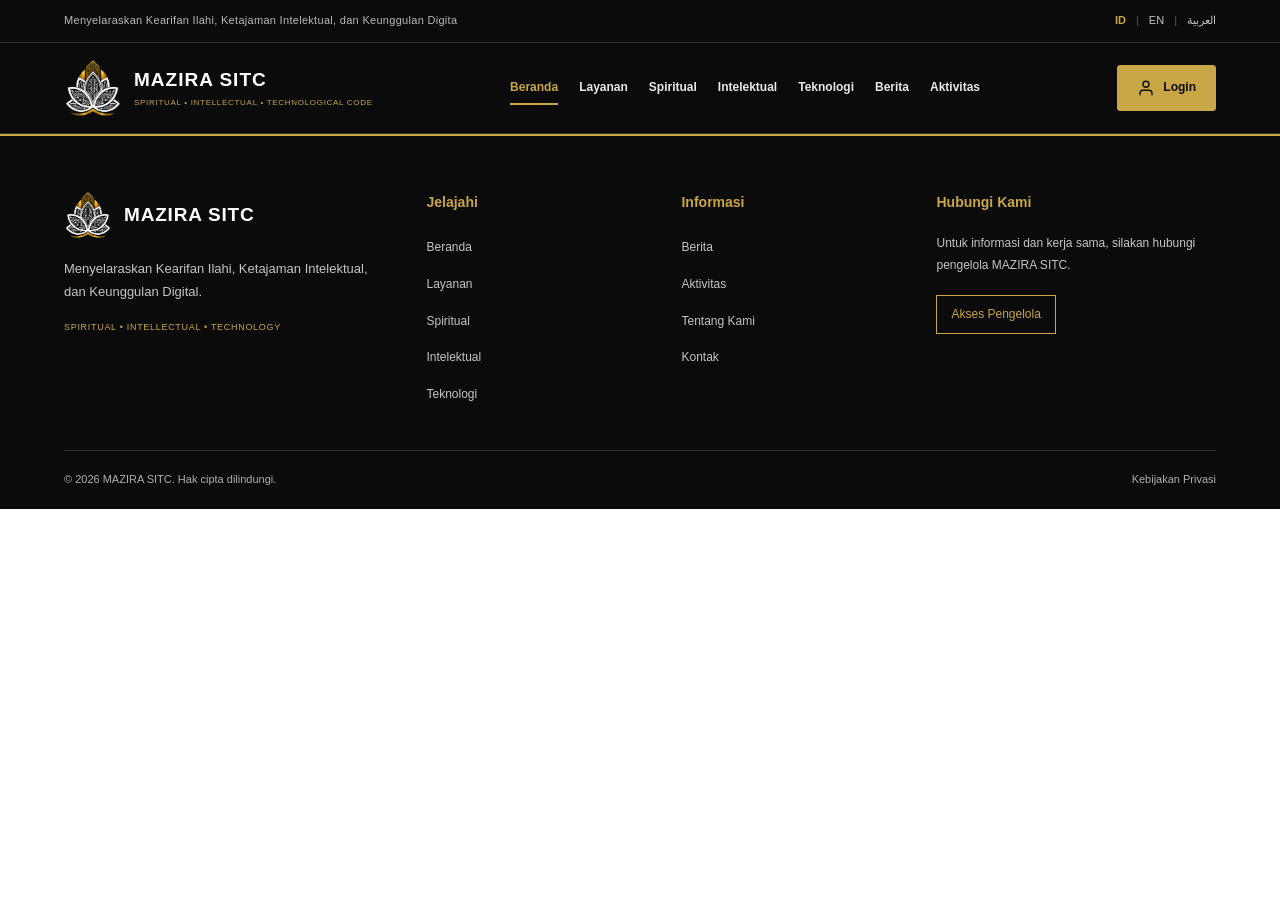
==== index.html @ 0e8076ee "Update website Mazira" ====
<!DOCTYPE html>
<html lang="id">
<head>
    <meta charset="UTF-8">
    <meta name="viewport" content="width=device-width, initial-scale=1.0">
    <meta name="description" content="Website resmi MAZIRA SITC. Membangun generasi melalui spiritual, intelektual, dan teknologi.">
    <title>MAZIRA SITC | Organisasi</title>

    <link rel="stylesheet" href="assets/css/style.css">
</head>
<body>

    <!-- NAVBAR -->
    <header class="header">

        <!-- TOPBAR -->
        <div class="topbar">
            <div class="container topbar-container">

                <p class="tagline" data-i18n="tagline">
                    Menyelaraskan Kearifan Ilahi, Ketajaman Intelektual, dan Keunggulan Digita
                </p>

                <!-- PILIHAN BAHASA -->
                <div class="language" aria-label="Pilihan bahasa">
                    <button class="lang active"
                            type="button"
                            data-language="id"
                            aria-pressed="true">ID</button>

                    <span aria-hidden="true">|</span>

                    <button class="lang"
                            type="button"
                            data-language="en"
                            aria-pressed="false">EN</button>

                    <span aria-hidden="true">|</span>

                    <button class="lang arabic"
                            type="button"
                            data-language="ar"
                            aria-pressed="false">العربية</button>
                </div>

            </div>
        </div>

        <!-- NAVIGASI UTAMA -->
        <div class="navbar-wrapper">
            <nav class="navbar container" aria-label="Navigasi utama">

                <!-- BRAND / IDENTITAS ORGANISASI -->
                <a href="index.html" class="brand" aria-label="MAZIRA SITC - Beranda">

                    <img 
                        src="assets/img/logo/mazira.png"
                        class="brand-logo"
                        alt="Logo organisasi"
                    >

                    <div class="brand-text">
                        <h1>MAZIRA SITC</h1>

                        <p data-i18n="brand_description" >
                            SPIRITUAL • INTELLECTUAL • TECHNOLOGICAL CODE
                        </p>
                    </div>

                </a>

                <!-- MENU NAVIGASI -->
                <ul class="nav-menu">

                    <li><a href="index.html" class="nav-link active"
                        aria-current="page" data-i18n="beranda" >Beranda</a></li>

                    <li><a href="layanan.html" class="nav-link"
                        data-i18n="layanan" >Layanan</a></li>

                    <li><a href="spiritual.html" class="nav-link"
                        data-i18n="spiritual" >Spiritual</a></li>

                    <li><a href="intelektual.html" class="nav-link"
                        data-i18n="intelektual" >Intelektual</a></li>

                    <li><a href="teknologi.html" class="nav-link"
                        data-i18n="teknologi" >Teknologi</a></li>

                    <li><a href="berita.html" class="nav-link"
                        data-i18n="berita" >Berita</a></li>

                    <li><a href="aktivitas.html" class="nav-link"
                        data-i18n="aktivitas">Aktivitas</a></li>

                </ul>

                <!-- TOMBOL LOGIN -->
                <a href="login.html" class="login-btn">

                    <svg
                        xmlns="http://www.w3.org/2000/svg"
                        width="18"
                        height="18"
                        viewBox="0 0 24 24"
                        fill="none"
                        stroke="currentColor"
                        stroke-width="1.8"
                        stroke-linecap="round"
                        stroke-linejoin="round"
                        aria-hidden="true">

                        <path d="M20 21v-2a4 4 0 0 0-4-4H8a4 4 0 0 0-4 4v2"/>
                        <circle cx="12" cy="7" r="4"/>

                    </svg>

                    <span data-i18n="login">Login</span>

                </a>

            </nav>
        </div>

    </header>







    
    <!-- FOOTER -->
    <footer class="footer" id="footer">
        <div class="container">
        
            <div class="footer-main">
            
                <!-- IDENTITAS ORGANISASI -->
                <div class="footer-brand">
                    <a href="index.html" class="footer-brand-link">
                        <img
                            src="assets/img/logo/mazira.png"
                            alt="Logo MAZIRA SITC"
                            class="footer-logo"
                        >
                    
                        <span class="footer-brand-name">
                            MAZIRA SITC
                        </span>
                    </a>
                
                    <p class="footer-tagline">
                        Menyelaraskan Kearifan Ilahi, Ketajaman
                        Intelektual, dan Keunggulan Digital.
                    </p>
                
                    <p class="footer-motto">
                        SPIRITUAL • INTELLECTUAL • TECHNOLOGY
                    </p>
                </div>
            
                <!-- NAVIGASI -->
                <div class="footer-column">
                    <h3>Jelajahi</h3>
                
                    <ul>
                        <li><a href="index.html">Beranda</a></li>
                        <li><a href="layanan.html">Layanan</a></li>
                        <li><a href="spiritual.html">Spiritual</a></li>
                        <li><a href="intelektual.html">Intelektual</a></li>
                        <li><a href="teknologi.html">Teknologi</a></li>
                    </ul>
                </div>
            
                <!-- INFORMASI -->
                <div class="footer-column">
                    <h3>Informasi</h3>
                
                    <ul>
                        <li><a href="berita.html">Berita</a></li>
                        <li><a href="aktivitas.html">Aktivitas</a></li>
                        <li><a href="tentang.html">Tentang Kami</a></li>
                        <li><a href="kontak.html">Kontak</a></li>
                    </ul>
                </div>
            
                <!-- KONTAK -->
                <div class="footer-column footer-contact">
                    <h3>Hubungi Kami</h3>
                
                    <p>
                        Untuk informasi dan kerja sama,
                        silakan hubungi pengelola MAZIRA SITC.
                    </p>
                
                    <!-- Isi dengan kontak resmi setelah tersedia -->
                    <a href="login.html" class="footer-contact-link">
                        Akses Pengelola
                    </a>
                </div>
            
            </div>
        
            <!-- COPYRIGHT -->
            <div class="footer-bottom">
                <p>
                    &copy; 2026 MAZIRA SITC.
                    Hak cipta dilindungi.
                </p>
            
                <a href="kebijakan-privasi.html">
                    Kebijakan Privasi
                </a>
            </div>
        
        </div>
    </footer>
    

<script src="assets/js/language.js"></script>

</body>
</html>
---- assets/css/style.css ----
/* ========================================
   1. RESET DAN VARIABEL GLOBAL
======================================== */

:root {
    /* Warna utama */
    --warna-hitam: #0B0B0B;
    --warna-hitam-muda: #171717;
    --warna-emas: #C9A646;
    --warna-emas-hover: #D9B95F;
    --warna-putih: #FFFFFF;
    --warna-latar: #F5F3EE;

    /* Warna teks */
    --warna-teks: #111111;
    --warna-teks-terang: #FFFFFF;
    --warna-teks-sekunder: #B8B8B8;

    /* Garis */
    --warna-border: #303030;
    --warna-border-terang: #E5E5E5;

    /* Container dan jarak luar halaman */
    --jarak-kertas: 5%;
    --lebar-maksimum: 1440px;

    /* Jarak komponen */
    --jarak-kecil: 8px;
    --jarak-sedang: 16px;
    --jarak-besar: 24px;

    /* Tinggi navbar */
    --tinggi-topbar: 42px;
    --tinggi-navbar: 90px;
}

/* ========================================
   2. RESET
======================================== */

* {
    margin: 0;
    padding: 0;
    box-sizing: border-box;
}

html {
    scroll-behavior: smooth;
}

body {
    font-family: Arial, Helvetica, sans-serif;
    background: var(--warna-putih);
    color: var(--warna-teks);
    line-height: 1.6;
}

a {
    color: inherit;
    text-decoration: none;
}

button,
input {
    font: inherit;
}

button {
    cursor: pointer;
}

img {
    display: block;
    max-width: 100%;
}

/* ========================================
   3. CONTAINER GLOBAL
======================================== */

.container {
    width: calc(100% - (var(--jarak-kertas) * 2));
    max-width: var(--lebar-maksimum);
    margin-inline: auto;
}

/* ========================================
   4. HEADER
======================================== */

.header {
    width: 100%;
    background: var(--warna-hitam);
    color: var(--warna-teks-terang);
}

/* ========================================
   5. TOPBAR
======================================== */

.topbar {
    background: var(--warna-hitam);
    border-bottom: 1px solid var(--warna-border);
}

.topbar-container {
    min-height: var(--tinggi-topbar);
    display: flex;
    align-items: center;
    justify-content: space-between;
    gap: 20px;
}

.tagline {
    color: var(--warna-teks-sekunder);
    font-size: 11px;
    letter-spacing: 0.3px;
}

/* ========================================
   6. PILIHAN BAHASA
======================================== */

.language {
    display: flex;
    align-items: center;
    gap: 10px;
    flex-shrink: 0;
    color: #555555;
    font-size: 11px;
}

.lang {
    padding: 4px 0;
    border: none;
    background: transparent;
    color: #C4C4C4;
    transition: color 0.2s ease;
}

.lang:hover,
.lang.active {
    color: var(--warna-emas);
}

.lang.active {
    font-weight: 700;
}

.lang:focus-visible {
    outline: 1px solid var(--warna-emas);
    outline-offset: 4px;
}

/* ========================================
   7. NAVBAR WRAPPER
======================================== */

.navbar-wrapper {
    background: var(--warna-hitam);
    border-bottom: 1px solid var(--warna-border);
}

.navbar {
    min-height: var(--tinggi-navbar);
    display: flex;
    align-items: center;
    justify-content: space-between;
    gap: 25px;
}

/* ========================================
   8. BRAND / IDENTITAS
======================================== */

.brand {
    display: flex;
    align-items: center;
    gap: 12px;
    flex-shrink: 0;
    color: var(--warna-putih);
}

.brand-logo {
    width: 58px;
    height: 58px;
    object-fit: contain;
    display: block;
    flex-shrink: 0;
}

.brand-text h1 {
    color: var(--warna-putih);
    font-size: 19px;
    font-weight: 800;
    letter-spacing: 1px;
    line-height: 1.4;
    white-space: nowrap;
}

.brand-text p {
    margin-top: 4px;
    color: var(--warna-emas);
    font-size: 8px;
    letter-spacing: 0.7px;
    line-height: 1.5;
    white-space: nowrap;
}

/* ========================================
   9. MENU NAVIGASI
======================================== */

.nav-menu {
    display: flex;
    align-items: center;
    justify-content: center;
    gap: 21px;
    list-style: none;
}

.nav-link {
    position: relative;
    display: inline-block;
    padding: 10px 0;
    color: #E8E8E8;
    font-size: 12px;
    font-weight: 600;
    white-space: nowrap;
    transition: color 0.25s ease;
}

.nav-link::after {
    content: "";
    position: absolute;
    left: 0;
    bottom: 3px;
    width: 0;
    height: 2px;
    background: var(--warna-emas);
    transition: width 0.25s ease;
}

.nav-link:hover,
.nav-link.active {
    color: var(--warna-emas);
}

.nav-link:hover::after,
.nav-link.active::after {
    width: 100%;
}

/* ========================================
   10. TOMBOL LOGIN
======================================== */

.login-btn {
    display: inline-flex;
    align-items: center;
    justify-content: center;
    gap: 8px;
    padding: 12px 19px;
    background: var(--warna-emas);
    color: var(--warna-hitam);
    border: 1px solid var(--warna-emas);
    border-radius: 3px;
    font-size: 12px;
    font-weight: 700;
    white-space: nowrap;
    flex-shrink: 0;
    transition:
        background 0.25s ease,
        color 0.25s ease,
        border-color 0.25s ease;
}

.login-btn:hover {
    background: transparent;
    color: var(--warna-emas);
    border-color: var(--warna-emas);
}

.login-btn svg {
    flex-shrink: 0;
}

/* ========================================
   11. KONTEN UTAMA
======================================== */

.main-content {
    min-height: 60vh;
    background: var(--warna-latar);
}

/* ========================================
   12. RESPONSIVE TABLET
======================================== */

@media (max-width: 1100px) {
    .navbar {
        flex-wrap: wrap;
        gap: 18px;
        padding-block: 18px;
    }

    .brand {
        margin-right: auto;
    }

    .nav-menu {
        order: 3;
        width: 100%;
        flex-wrap: wrap;
        justify-content: center;
        gap: 10px 24px;
        border-top: 1px solid var(--warna-border);
        padding-top: 14px;
    }
}

/* ========================================
   13. RESPONSIVE HP
======================================== */

@media (max-width: 600px) {
    :root {
        --jarak-kertas: 4%;
        --tinggi-topbar: 44px;
    }

    .topbar-container {
        gap: 10px;
    }

    .tagline {
        max-width: 170px;
        font-size: 9px;
        line-height: 1.5;
    }

    .language {
        gap: 6px;
        font-size: 10px;
    }

    .navbar {
        gap: 15px;
        padding-block: 14px;
    }

    .brand {
        gap: 8px;
    }

    .brand-logo {
        width: 42px;
        height: 42px;
    }

    .brand-text h1 {
        font-size: 15px;
        letter-spacing: 0.5px;
    }

    .brand-text p {
        max-width: 170px;
        font-size: 6px;
        letter-spacing: 0.3px;
        white-space: normal;
        line-height: 1.5;
    }

    .login-btn {
        gap: 5px;
        padding: 9px 11px;
        font-size: 11px;
    }

    .login-btn svg {
        width: 15px;
        height: 15px;
    }

    .nav-menu {
        gap: 6px 16px;
        padding-top: 10px;
    }

    .nav-link {
        font-size: 11px;
        padding: 8px 0;
    }
}

/* ========================================
   14. HP KECIL
======================================== */

@media (max-width: 360px) {
    .tagline {
        max-width: 125px;
    }

    .language {
        gap: 5px;
        font-size: 9px;
    }

    .brand-text p {
        max-width: 135px;
    }

    .nav-menu {
        gap: 5px 12px;
    }
}
































/* ========================================
   15. FOOTER MAZIRA SITC
======================================== */

.footer {
    background: var(--warna-hitam);
    color: var(--warna-teks-terang);
    border-top: 2px solid var(--warna-emas);
}

/* Bagian utama footer */

.footer-main {
    display: grid;
    grid-template-columns: 1.5fr 1fr 1fr 1.3fr;
    gap: 40px;
    padding-block: 55px 45px;
}

/* Identitas organisasi */

.footer-brand-link {
    display: inline-flex;
    align-items: center;
    gap: 12px;
    margin-bottom: 18px;
}

.footer-logo {
    width: 48px;
    height: 48px;
    object-fit: contain;
    flex-shrink: 0;
}

.footer-brand-name {
    color: var(--warna-putih);
    font-size: 19px;
    font-weight: 800;
    letter-spacing: 0.8px;
}

.footer-tagline {
    max-width: 340px;
    margin-bottom: 15px;
    color: #C5C5C5;
    font-size: 13px;
    line-height: 1.8;
}

.footer-motto {
    color: var(--warna-emas);
    font-size: 9px;
    letter-spacing: 0.7px;
    line-height: 1.8;
}

/* Kolom footer */

.footer-column h3 {
    margin-bottom: 20px;
    color: var(--warna-emas);
    font-size: 14px;
    font-weight: 700;
}

.footer-column ul {
    list-style: none;
}

.footer-column li + li {
    margin-top: 11px;
}

.footer-column a {
    color: #C5C5C5;
    font-size: 12px;
    transition: color 0.2s ease;
}

.footer-column a:hover {
    color: var(--warna-emas);
}

.footer-contact p {
    margin-bottom: 18px;
    color: #C5C5C5;
    font-size: 12px;
    line-height: 1.8;
}

.footer-contact .footer-contact-link {
    display: inline-block;
    padding: 9px 14px;
    border: 1px solid var(--warna-emas);
    color: var(--warna-emas);
    transition:
        background 0.2s ease,
        color 0.2s ease;
}

.footer-contact .footer-contact-link:hover {
    background: var(--warna-emas);
    color: var(--warna-hitam);
}

/* Bagian copyright */

.footer-bottom {
    display: flex;
    align-items: center;
    justify-content: space-between;
    gap: 20px;
    padding-block: 20px;
    border-top: 1px solid var(--warna-border);
}

.footer-bottom p,
.footer-bottom a {
    color: #AFAFAF;
    font-size: 11px;
}

.footer-bottom a:hover {
    color: var(--warna-emas);
}

/* ========================================
   FOOTER TABLET
======================================== */

@media (max-width: 1000px) {
    .footer-main {
        grid-template-columns: repeat(2, minmax(0, 1fr));
        gap: 35px;
    }
}

/* ========================================
   FOOTER HP
======================================== */

@media (max-width: 600px) {
    .footer-main {
        grid-template-columns: 1fr 1fr;
        gap: 30px 20px;
        padding-block: 38px 30px;
    }

    .footer-brand {
        grid-column: 1 / -1;
    }

    .footer-logo {
        width: 42px;
        height: 42px;
    }

    .footer-brand-name {
        font-size: 17px;
    }

    .footer-tagline {
        font-size: 12px;
    }

    .footer-column h3 {
        margin-bottom: 14px;
        font-size: 13px;
    }

    .footer-column li + li {
        margin-top: 10px;
    }

    .footer-column a,
    .footer-contact p {
        font-size: 11px;
    }

    .footer-bottom {
        align-items: flex-start;
        flex-direction: column;
        gap: 8px;
        padding-block: 18px;
    }
}

/* HP sangat kecil */

@media (max-width: 360px) {
    .footer-main {
        gap: 25px 14px;
    }

    .footer-brand-name {
        font-size: 15px;
    }
}
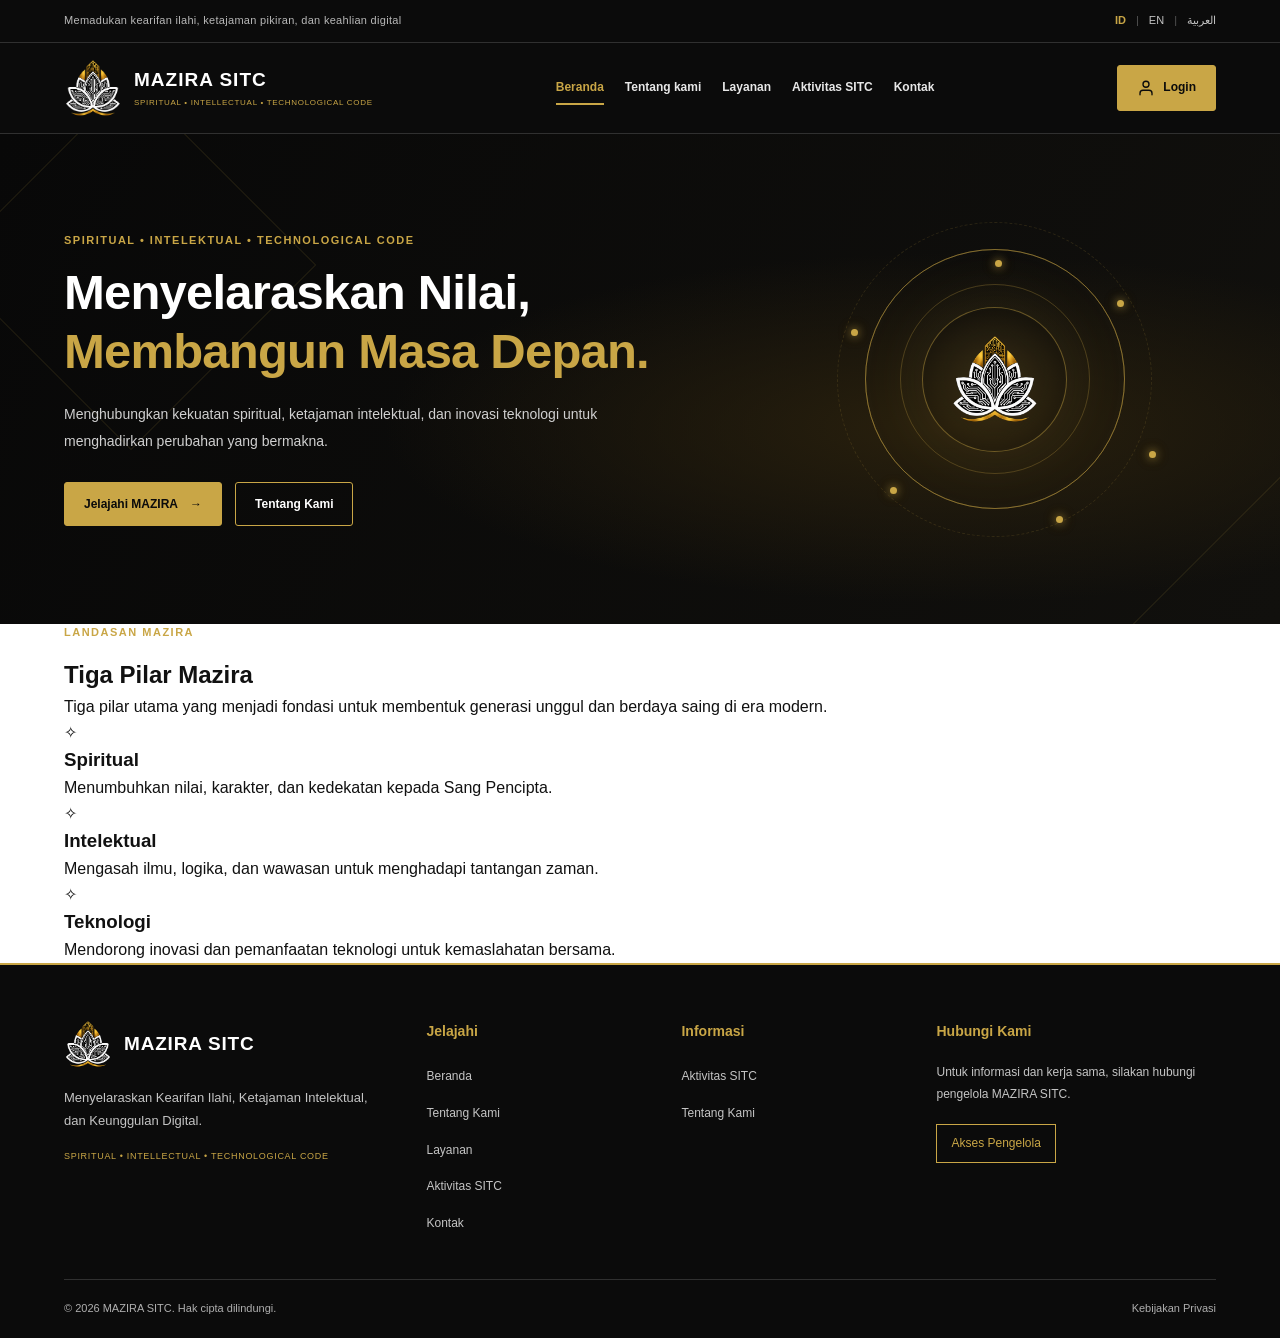
==== commit 494b4db3: "Update webiste Mazira" ====
--- a/index.html
+++ b/index.html
@@ -11,7 +11,7 @@
 </head>
 <body>
 
-    <!-- NAVBAR -->
+    <!-- =========== NAVBAR ========== -->
     <header class="header">
 
         <!-- TOPBAR -->
@@ -19,7 +19,7 @@
             <div class="container topbar-container">
 
                 <p class="tagline" data-i18n="tagline">
-                    Menyelaraskan Kearifan Ilahi, Ketajaman Intelektual, dan Keunggulan Digita
+                    Memadukan kearifan ilahi,  ketajaman pikiran, dan keahlian digital
                 </p>
 
                 <!-- PILIHAN BAHASA -->
@@ -76,24 +76,17 @@
                     <li><a href="index.html" class="nav-link active"
                         aria-current="page" data-i18n="beranda" >Beranda</a></li>
 
+                    <li><a href="spiritual.html" class="nav-link"
+                        data-i18n="tentang_kami" >Tentang kami</a></li>
+
                     <li><a href="layanan.html" class="nav-link"
                         data-i18n="layanan" >Layanan</a></li>
-
-                    <li><a href="spiritual.html" class="nav-link"
-                        data-i18n="spiritual" >Spiritual</a></li>
-
-                    <li><a href="intelektual.html" class="nav-link"
-                        data-i18n="intelektual" >Intelektual</a></li>
-
+                        
+                    <li><a href="aktivitas.html" class="nav-link"
+                        data-i18n="aktivitas">Aktivitas SITC</a></li>
+                            
                     <li><a href="teknologi.html" class="nav-link"
-                        data-i18n="teknologi" >Teknologi</a></li>
-
-                    <li><a href="berita.html" class="nav-link"
-                        data-i18n="berita" >Berita</a></li>
-
-                    <li><a href="aktivitas.html" class="nav-link"
-                        data-i18n="aktivitas">Aktivitas</a></li>
-
+                        data-i18n="kontak">Kontak</a></li>
                 </ul>
 
                 <!-- TOMBOL LOGIN -->
@@ -127,12 +120,129 @@
 
 
 
+    <!-- =========== FOOTER ========== -->
+    <main class="home">
+
+        <!-- Hero -->
+        <section class="hero" id="beranda">
+            <div class="container hero-container">
+                <div class="hero-content">
+                    <p class="hero-eyebrow" data-i18n="hero_eyebrow">
+                        SPIRITUAL • INTELEKTUAL • TECHNOLOGICAL CODE
+                    </p>
+
+                    <h2 class="hero-title">
+                        <span data-i18n="hero_title_line1">
+                            Menyelaraskan Nilai,
+                        </span>
+                        <span class="hero-highlight" data-i18n="hero_title_line2">
+                            Membangun Masa Depan.
+                        </span>
+                    </h2>
+
+                    <p class="hero-description" data-i18n="hero_description">
+                        Menghubungkan kekuatan spiritual, ketajaman intelektual,
+                    dan inovasi teknologi untuk menghadirkan perubahan yang bermakna.
+                    </p>
+
+                    <div class="hero-actions">
+                        <a href="#pilar" class="btn btn-primary">
+                            <span data-i18n="hero_explore">Jelajahi MAZIRA</span>
+                            <span aria-hidden="true">→</span>
+                        </a>
+
+                        <a href="#" class="btn btn-outline" data-i18n="hero_about">
+                            Tentang Kami
+                        </a>
+                    </div>
+                </div>
+
+                <!-- Dekorasi logo tanpa membutuhkan gambar tambahan -->
+                <div class="hero-visual" aria-hidden="true">
+                    <div class="hero-orbit hero-orbit-one"></div>
+                    <div class="hero-orbit hero-orbit-two"></div>
+                    <div class="hero-orbit hero-orbit-three"></div>
+                    <div class="hero-orbit hero-orbit-four"></div>
+                    <div class="hero-orbit hero-orbit-five"></div>
+
+                    <div class="hero-emblem">
+                        <img src="assets/img/logo/mazira.png" alt="">
+                    </div>
+
+                    <div class="hero-dot-orbit">
+                        <span class="hero-dot hero-dot-one"></span>
+                        <span class="hero-dot hero-dot-two"></span>
+                        <span class="hero-dot hero-dot-three"></span>
+                        <span class="hero-dot hero-dot-four"></span>
+                        <span class="hero-dot hero-dot-five"></span>
+                        <span class="hero-dot hero-dot-six"></span>
+                    </div>
+                    
+                </div>
+                
+            </div>
+        </section>
+
+
+        <!-- Tiga Pilar -->
+        <section class="pillars section-light">
+            <div class="container">
+
+                <div class="section-heading">
+                    <p class="section-eyebrow" data-i18n="pillars_eyebrow">
+                        LANDASAN MAZIRA
+                    </p>
+
+                    <h2 data-i18n="pillars_title">Tiga Pilar Mazira</h2>
+
+                    <p data-i18n="pillars_description">
+                        Tiga pilar utama yang menjadi fondasi untuk membentuk
+                        generasi unggul dan berdaya saing di era modern.
+                    </p>
+                </div>
+
+                <div class="pillar-grid">
+
+                    <article class="pillar-card">
+                        <div class="pillar-icon" aria-hidden="true">✧</div>
+                        <h3 data-i18n="pillar_spiritual_title">Spiritual</h3>
+                        <span class="pillar-line"></span>
+                        <p data-i18n="pillar_spiritual_description">
+                            Menumbuhkan nilai, karakter, dan kedekatan kepada Sang Pencipta.
+                        </p>
+                    </article>
+
+                    <article class="pillar-card">
+                        <div class="pillar-icon" aria-hidden="true">✧</div>
+                        <h3 data-i18n="pillar_intellectual_title">Intelektual</h3>
+                        <span class="pillar-line"></span>
+                        <p data-i18n="pillar_intellectual_description">
+                            Mengasah ilmu, logika, dan wawasan untuk menghadapi tantangan zaman.
+                        </p>
+                    </article>
+
+                    <article class="pillar-card">
+                        <div class="pillar-icon" aria-hidden="true">✧</div>
+                        <h3 data-i18n="pillar_technology_title">Teknologi</h3>
+                        <span class="pillar-line"></span>
+                        <p data-i18n="pillar_technology_description">
+                            Mendorong inovasi dan pemanfaatan teknologi untuk kemaslahatan bersama.
+                        </p>
+                    </article>
+
+                </div>
+            </div>
+        </section>
+
+
+        
+    </main>
 
 
 
 
     
-    <!-- FOOTER -->
+    <!-- =========== FOOTER ========== -->
     <footer class="footer" id="footer">
         <div class="container">
         
@@ -152,52 +262,50 @@
                         </span>
                     </a>
                 
-                    <p class="footer-tagline">
+                    <p class="footer-tagline" data-i18n="hero_description">
                         Menyelaraskan Kearifan Ilahi, Ketajaman
                         Intelektual, dan Keunggulan Digital.
                     </p>
                 
-                    <p class="footer-motto">
+                    <p class="footer-motto" data-i18n="brand_description">
                         SPIRITUAL • INTELLECTUAL • TECHNOLOGY
                     </p>
                 </div>
             
                 <!-- NAVIGASI -->
                 <div class="footer-column">
-                    <h3>Jelajahi</h3>
+                    <h3 data-i18n="footer_explore">Jelajahi</h3>
                 
                     <ul>
-                        <li><a href="index.html">Beranda</a></li>
-                        <li><a href="layanan.html">Layanan</a></li>
-                        <li><a href="spiritual.html">Spiritual</a></li>
-                        <li><a href="intelektual.html">Intelektual</a></li>
-                        <li><a href="teknologi.html">Teknologi</a></li>
+                        <li><a href="#" data-i18n="beranda">Beranda</a></li>
+                        <li><a href="#" data-i18n="tentang kami">Tentang Kami</a></li>
+                        <li><a href="#" data-i18n="layanan">Layanan</a></li>
+                        <li><a href="#" data-i18n="aktivitas">Aktivitas SITC</a></li>
+                        <li><a href="#" data-i18n="kontak">Kontak</a></li>
                     </ul>
                 </div>
             
                 <!-- INFORMASI -->
                 <div class="footer-column">
-                    <h3>Informasi</h3>
+                    <h3 data-i18n="footer_information">Informasi</h3>
                 
                     <ul>
-                        <li><a href="berita.html">Berita</a></li>
-                        <li><a href="aktivitas.html">Aktivitas</a></li>
-                        <li><a href="tentang.html">Tentang Kami</a></li>
-                        <li><a href="kontak.html">Kontak</a></li>
+                        <li><a href="aktivitas.html" data-i18n="aktivitas">Aktivitas</a></li>
+                        <li><a href="tentang.html" data-i18n="hero_about">Tentang Kami</a></li>
                     </ul>
                 </div>
             
                 <!-- KONTAK -->
                 <div class="footer-column footer-contact">
-                    <h3>Hubungi Kami</h3>
-                
-                    <p>
+                    <h3 data-i18n="footer_contact">Hubungi Kami</h3>
+                
+                    <p data-i18n="footer_contact_description">
                         Untuk informasi dan kerja sama,
                         silakan hubungi pengelola MAZIRA SITC.
                     </p>
                 
                     <!-- Isi dengan kontak resmi setelah tersedia -->
-                    <a href="login.html" class="footer-contact-link">
+                    <a href="login.html" class="footer-contact-link" data-i18n="footer_manager">
                         Akses Pengelola
                     </a>
                 </div>
@@ -206,12 +314,12 @@
         
             <!-- COPYRIGHT -->
             <div class="footer-bottom">
-                <p>
+                <p data-i18n="footer_copyright">
                     &copy; 2026 MAZIRA SITC.
                     Hak cipta dilindungi.
                 </p>
             
-                <a href="kebijakan-privasi.html">
+                <a href="kebijakan-privasi.html" data-i18n="footer_privacy">
                     Kebijakan Privasi
                 </a>
             </div>
--- a/assets/css/style.css
+++ b/assets/css/style.css
@@ -649,3 +649,321 @@
     }
 }
 
+
+
+
+
+
+
+
+
+
+
+/* ========== { Home - Hero } ========== */
+.home {
+    width: 100%;
+    overflow: hidden;
+}
+
+.hero {
+    position: relative;
+    isolation: isolate;
+    overflow: hidden;
+    background:
+        radial-gradient(ellipse at 74% 60%, #29200d 0%, transparent 42%),
+        linear-gradient(115deg, #080808 0%, #11100d 100%);
+    color: var(--warna-putih);
+}
+
+
+.hero::before,
+.hero::after {
+    content: '';
+    position: absolute;
+    z-index: -1;
+    width: 260px;
+    height: 260px;
+    border: 1px solid rgb(201 166 70 / 13%);
+    /* border: 1px solid #fff; */
+    transform: rotate(45deg);
+    pointer-events: none;
+}
+
+
+
+.hero::after {
+    right: -140px;
+    bottom: -160px;
+}
+
+.hero-container {
+    min-height: 390px;
+    display: grid;
+    grid-template-columns: 1.2fr 0.8fr;
+    align-items: center;
+    gap: 45px;
+    padding-block: 65px;
+}
+
+.hero-content {
+    max-width: 680px;
+}
+
+.hero-eyebrow,
+.section-eyebrow {
+    margin-bottom: 14px;
+    color: var(--warna-emas);
+    font-size: 11px;
+    font-weight: 700;
+    letter-spacing: 1.5px;
+}
+
+.hero-title {
+    margin-bottom: 20px;
+    color: var(--warna-putih);
+    font-size: clamp(30px, 4vw, 49px);
+    font-weight: 800;
+    line-height: 1.2;
+    letter-spacing: -0.8px;
+}
+
+.hero-title > span {
+    display: block;
+}
+
+.hero-highlight {
+    color: var(--warna-emas);
+}
+
+.hero-description {
+    max-width: 560px;
+    margin-bottom: 28px;
+    color: #D0D0D0;
+    font-size: 14px;
+    line-height: 1.9;
+}
+
+.hero-actions {
+    display: flex;
+    flex-wrap: wrap;
+    align-items: center;
+    gap: 13px;
+}
+
+.btn {
+    min-height: 44px;
+    display: inline-flex;
+    align-items: center;
+    justify-content: center;
+    gap: 12px;
+    padding: 11px 19px;
+    border: 1px solid transparent;
+    border-radius: 3px;
+    font-size: 12px;
+    font-weight: 700;
+    transition:
+        color 0.25s ease,
+        background 0.25s ease,
+        border-color 0.25s ease;
+}
+
+.btn-primary {
+    background: var(--warna-emas);
+    border-color: var(--warna-emas);
+    color: var(--warna-hitam);
+}
+
+.btn-primary:hover {
+    background: var(--warna-emas-hover);
+    border-color: var(--warna-emas-hover);
+}
+
+.btn-outline {
+    background: transparent;
+    border-color: var(--warna-emas);
+    color: var(--warna-putih);
+}
+
+.btn-outline:hover {
+    background: var(--warna-emas);
+    color: var(--warna-hitam);
+}
+
+
+
+
+/* Deklarasi visual hero */
+.hero-visual {
+    position: relative;
+    width: min(100%, 360px);
+    aspect-ratio: 1;
+    display: grid;
+    place-items: center;
+    justify-self: center;
+}
+
+.hero-emblem {
+    position: relative;
+    z-index: 1;
+    width: 145px;
+    height: 145px;
+    display: grid;
+    place-items: center;
+    border: 1px solid rgb(201 166 70 / 45%);
+    border-radius: 50%;
+    background: radial-gradient(
+        circle,
+        rgb(201 166 70 / 13%),
+        transparent 70%
+    );
+    box-shadow: 0 0 65px rgb(201 166 70 / 12%);
+}
+
+
+.hero-emblem img {
+    width: 90px;
+    height: 110px;
+    object-fit: contain;
+}
+
+
+
+.hero-orbit {
+    position: absolute;
+    border: 1px solid rgb(201 166 70 / 28%);
+    border-radius: 50%;
+    transform-origin: center center;
+}
+
+.hero-orbit-one {
+    width: 190px;
+    height: 190px;
+    --orbit-skala: 0.65;
+    animation: orbit-berputar 10s linear infinite;
+}
+
+.hero-orbit-two {
+    width: 260px;
+    height: 260px;
+    /* transform: rotateX(60deg); */
+    --orbit-skala: 0.48;
+    animation: orbit-berputar 14s linear infinite reverse;
+}
+
+.hero-orbit-three {
+    width: 260px;
+    height: 260px;
+    /* transform: 
+        rotateY(40deg)
+        rotateX(45deg)
+    ;
+    border: 3px solid rgb(201 166 70 / 28%); */
+    --orbit-skala: 0.72;
+    animation: orbit-berputar 12s linear infinite;
+}
+
+.hero-orbit-four {
+    width: 260px;
+    height: 260px;
+    /* transform: 
+        rotateY(50deg)
+        rotateX(-45deg)
+    ;
+    border: 3px solid rgb(201 166 70 / 28%); */
+    --orbit-skala: 0.58;
+    animation: orbit-berputar 16s linear infinite reverse;
+}
+
+.hero-orbit-five {
+    width: 315px;
+    height: 315px;
+    opacity: 0.55;
+    border-style: dashed;
+    --orbit-skala: 0.9;
+    animation: orbit-berputar 20s linear infinite;
+}
+
+
+@keyframes orbit-berputar {
+    from {
+        transform: rotate(0deg) scaleY(var(--orbit-skala, 0.65));
+    }
+
+    to {
+        transform: rotate(360deg) scaleY(var(--orbit-skala, 0.65));
+    }
+}
+
+
+
+
+
+
+/* ========================================
+   ANIMASI TITIK EMAS MAZIRA SITC
+======================================== */
+.hero-dot-orbit {
+    position: absolute;
+    inset: 0;
+    border-radius: 50%;
+    pointer-events: none;
+    animation: titik-mengelilingi 12s linear infinite;
+}
+
+/* Tampilan dasar setiap titik */
+.hero-dot-orbit .hero-dot {
+    position: absolute;
+    width: 7px;
+    height: 7px;
+    border-radius: 50%;
+    background: var(--warna-emas);
+    box-shadow:
+        0 0 8px rgb(201 166 70 / 75%),
+        0 0 16px rgb(201 166 70 / 30%);
+}
+
+/* Titik 1: bagian atas */
+.hero-dot-one {
+    top: 17%;
+    left: 50%;
+}
+
+/* Titik 2: kanan atas */
+.hero-dot-two {
+    top: 28%;
+    left: 84%;
+}
+
+/* Titik 3: kanan bawah */
+.hero-dot-three {
+    top: 70%;
+    left: 93%;
+}
+
+/* Titik 4: bawah */
+.hero-dot-four {
+    top: 88%;
+    left: 67%;
+}
+
+/* Titik 5: kiri bawah */
+.hero-dot-five {
+    top: 80%;
+    left: 21%;
+}
+
+/* Titik 6: kiri */
+.hero-dot-six {
+    top: 36%;
+    left: 10%;
+}
+
+@keyframes titik-mengelilingi {
+    from {
+        transform: rotate(0deg);
+    }
+
+    to {
+        transform: rotate(360deg);
+    }
+}
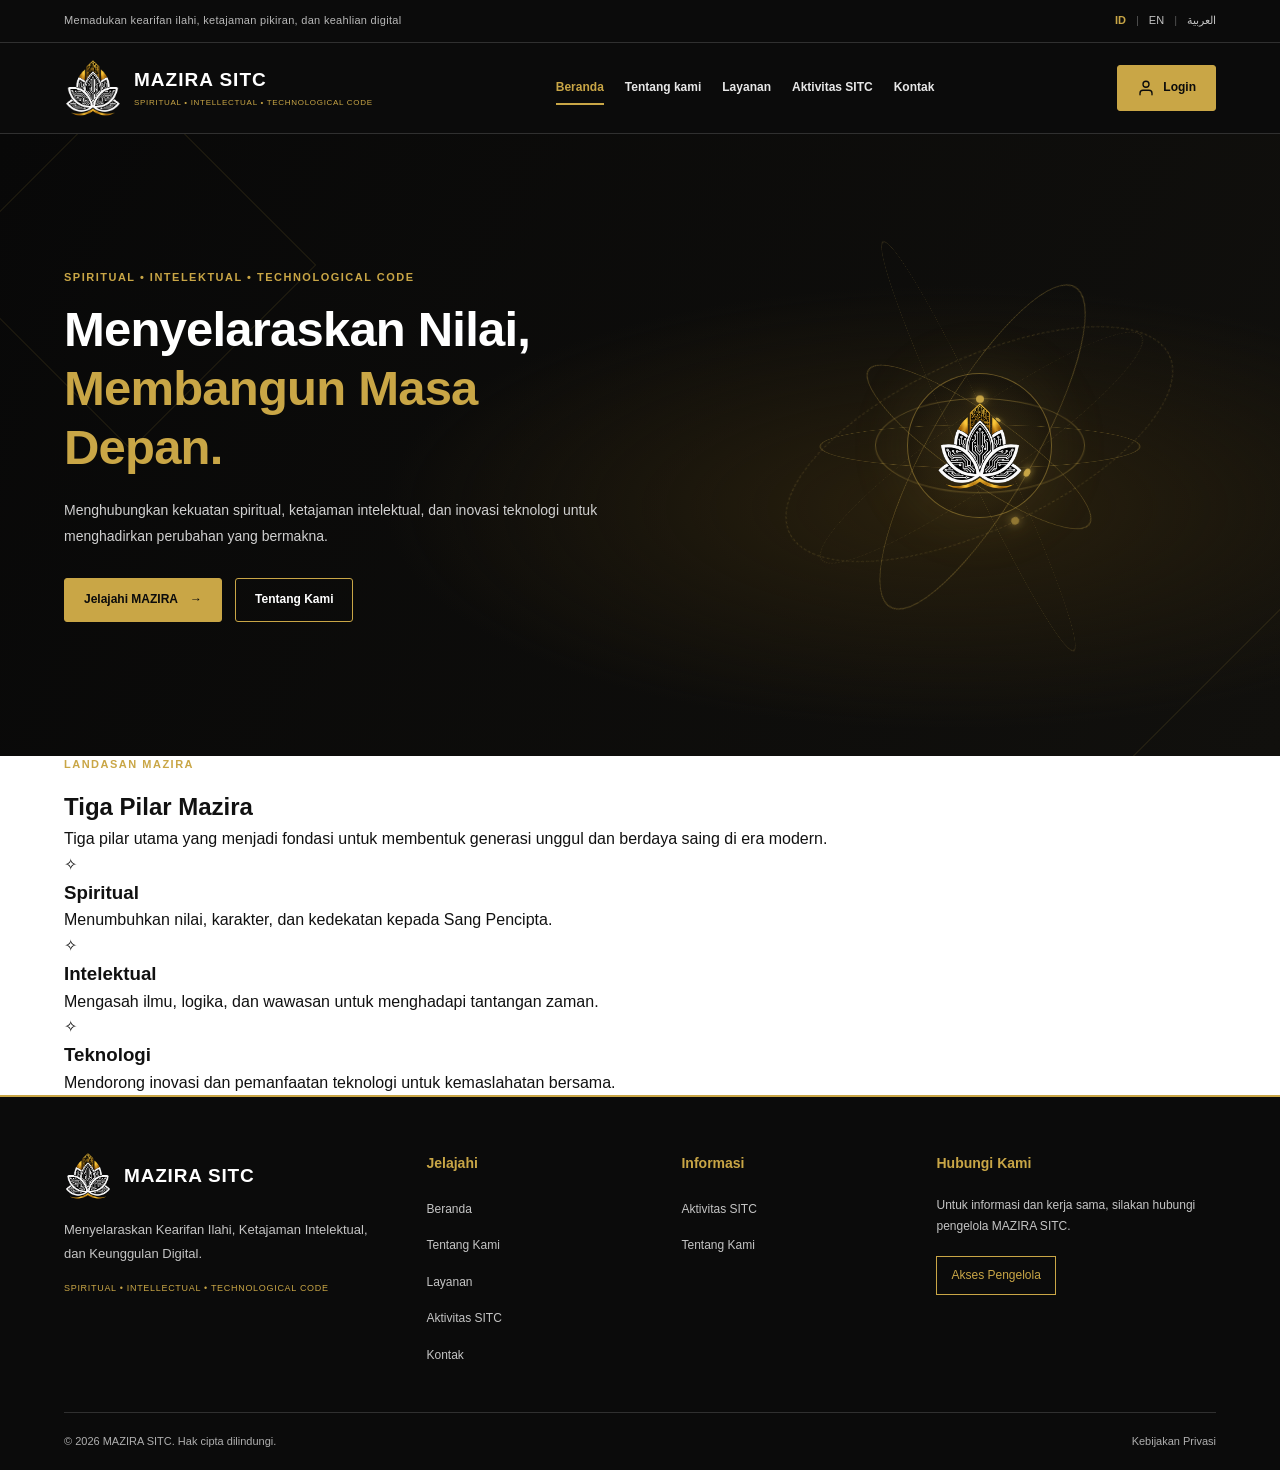
==== commit 42a983fa: "Update website Mazira" ====
--- a/index.html
+++ b/index.html
@@ -158,7 +158,7 @@
                 </div>
 
                 <!-- Dekorasi logo tanpa membutuhkan gambar tambahan -->
-                <div class="hero-visual" aria-hidden="true">
+                <!-- <div class="hero-visual" aria-hidden="true">
                     <div class="hero-orbit hero-orbit-one"></div>
                     <div class="hero-orbit hero-orbit-two"></div>
                     <div class="hero-orbit hero-orbit-three"></div>
@@ -178,8 +178,72 @@
                         <span class="hero-dot hero-dot-six"></span>
                     </div>
                     
-                </div>
-                
+                </div> -->
+                
+                
+                
+                <div class="hero-visual" aria-hidden="true">
+                
+                    <!-- Orbit planet 1 -->
+                    <div class="hero-orbit orbit-one">
+                        <div class="orbit-rotation">
+                            <span class="orbit-dot"></span>
+                        </div>
+                    </div>
+                
+                    <!-- Orbit planet 2 -->
+                    <div class="hero-orbit orbit-two">
+                        <div class="orbit-rotation">
+                            <span class="orbit-dot"></span>
+                        </div>
+                    </div>
+                
+                    <!-- Orbit planet 3 -->
+                    <div class="hero-orbit orbit-three">
+                        <div class="orbit-rotation">
+                            <span class="orbit-dot"></span>
+                        </div>
+                    </div>
+                
+                    <!-- Orbit planet 4 -->
+                    <div class="hero-orbit orbit-four">
+                        <div class="orbit-rotation">
+                            <span class="orbit-dot"></span>
+                        </div>
+                    </div>
+                
+                    <!-- Orbit planet 5 -->
+                    <div class="hero-orbit orbit-five">
+                        <div class="orbit-rotation">
+                            <span class="orbit-dot"></span>
+                        </div>
+                    </div>
+                    
+                    <!-- ORBIT 6: LINGKARAN DATAR -->
+                    <div class="hero-orbit orbit-six">
+                        <div class="orbit-rotation">
+                            <span class="orbit-dot"></span>
+                        </div>
+                    </div>
+
+                    <!-- ORBIT 7: LINGKARAN LUAR -->
+                    <div class="hero-orbit orbit-seven">
+                        <div class="orbit-rotation">
+                            <span class="orbit-dot"></span>
+                        </div>
+                    </div>
+                
+                    <!-- Matahari: logo tetap diam di tengah -->
+                    <div class="hero-emblem">
+                        <img src="assets/img/logo/mazira.png" alt="">
+                    </div>
+
+                    
+                
+                </div>
+
+                
+
             </div>
         </section>
 
--- a/assets/css/style.css
+++ b/assets/css/style.css
@@ -697,16 +697,21 @@
 }
 
 .hero-container {
-    min-height: 390px;
+    min-height: 480px;
+
     display: grid;
-    grid-template-columns: 1.2fr 0.8fr;
+    grid-template-columns: minmax(0, 1.1fr) minmax(0, 0.9fr);
     align-items: center;
-    gap: 45px;
-    padding-block: 65px;
+
+    /* Jarak tulisan dengan area logo */
+    gap: clamp(70px, 8vw, 140px);
+
+    padding-block: 75px;
 }
 
 .hero-content {
     max-width: 680px;
+    min-width: 0;
 }
 
 .hero-eyebrow,
@@ -792,33 +797,47 @@
 
 
 
-/* Deklarasi visual hero */
+
+
+
+
+
+
+/* ========================================
+   ORBIT PLANET MAZIRA SITC
+======================================== */
+
 .hero-visual {
     position: relative;
-    width: min(100%, 360px);
-    aspect-ratio: 1;
+    width: min(100%, 460px);
+    aspect-ratio: 1 / 1;
     display: grid;
     place-items: center;
     justify-self: center;
-}
+    perspective: 1000px;
+    isolation: isolate;
+}
+
+/* LOGO TENGAH: TIDAK BERPUTAR */
 
 .hero-emblem {
     position: relative;
-    z-index: 1;
+    z-index: 5;
     width: 145px;
     height: 145px;
     display: grid;
     place-items: center;
     border: 1px solid rgb(201 166 70 / 45%);
     border-radius: 50%;
+
     background: radial-gradient(
         circle,
         rgb(201 166 70 / 13%),
         transparent 70%
     );
+
     box-shadow: 0 0 65px rgb(201 166 70 / 12%);
 }
-
 
 .hero-emblem img {
     width: 90px;
@@ -826,139 +845,174 @@
     object-fit: contain;
 }
 
-
-
+/* GARIS ORBIT IKUT BERPUTAR */
 .hero-orbit {
     position: absolute;
-    border: 1px solid rgb(201 166 70 / 28%);
+    top: 50%;
+    left: 50%;
+
+    width: var(--orbit-width);
+    height: var(--orbit-height);
+
+    margin-left: calc(var(--orbit-width) / -2);
+    margin-top: calc(var(--orbit-height) / -2);
+
+    border: 1px solid rgb(201 166 70 / 35%);
     border-radius: 50%;
-    transform-origin: center center;
-}
-
-.hero-orbit-one {
-    width: 190px;
-    height: 190px;
-    --orbit-skala: 0.65;
-    animation: orbit-berputar 10s linear infinite;
-}
-
-.hero-orbit-two {
-    width: 260px;
-    height: 260px;
-    /* transform: rotateX(60deg); */
-    --orbit-skala: 0.48;
-    animation: orbit-berputar 14s linear infinite reverse;
-}
-
-.hero-orbit-three {
-    width: 260px;
-    height: 260px;
-    /* transform: 
-        rotateY(40deg)
-        rotateX(45deg)
-    ;
-    border: 3px solid rgb(201 166 70 / 28%); */
-    --orbit-skala: 0.72;
-    animation: orbit-berputar 12s linear infinite;
-}
-
-.hero-orbit-four {
-    width: 260px;
-    height: 260px;
-    /* transform: 
-        rotateY(50deg)
-        rotateX(-45deg)
-    ;
-    border: 3px solid rgb(201 166 70 / 28%); */
-    --orbit-skala: 0.58;
-    animation: orbit-berputar 16s linear infinite reverse;
-}
-
-.hero-orbit-five {
-    width: 315px;
-    height: 315px;
-    opacity: 0.55;
-    border-style: dashed;
-    --orbit-skala: 0.9;
-    animation: orbit-berputar 20s linear infinite;
-}
-
-
-@keyframes orbit-berputar {
+
+    transform:
+        rotate(var(--orbit-angle))
+        rotateX(var(--orbit-tilt));
+
+    transform-style: preserve-3d;
+    transform-origin: center;
+    pointer-events: none;
+
+    /* Memutar garis pada poros tengah */
+    animation:
+        orbit-line-spin
+        var(--orbit-speed)
+        linear
+        infinite;
+}
+
+
+
+
+/* ANIMASI ROTASI GARIS */
+
+@keyframes orbit-line-spin {
     from {
-        transform: rotate(0deg) scaleY(var(--orbit-skala, 0.65));
+        transform:
+            rotate(var(--orbit-angle))
+            rotateX(var(--orbit-tilt));
     }
 
     to {
-        transform: rotate(360deg) scaleY(var(--orbit-skala, 0.65));
-    }
-}
-
-
-
-
-
-
-/* ========================================
-   ANIMASI TITIK EMAS MAZIRA SITC
-======================================== */
-.hero-dot-orbit {
+        transform:
+            rotate(calc(var(--orbit-angle) + 360deg))
+            rotateX(var(--orbit-tilt));
+    }
+}
+
+
+
+
+
+/* PEMBUNGKUS TITIK: INILAH YANG BERPUTAR */
+
+.orbit-rotation {
     position: absolute;
     inset: 0;
+
     border-radius: 50%;
-    pointer-events: none;
-    animation: titik-mengelilingi 12s linear infinite;
-}
-
-/* Tampilan dasar setiap titik */
-.hero-dot-orbit .hero-dot {
+
+    animation:
+        planet-spin
+        var(--orbit-speed)
+        linear
+        infinite;
+
+    transform-origin: center;
+}
+
+/* TITIK PLANET */
+
+.orbit-dot {
     position: absolute;
+    top: -4px;
+    left: 50%;
+
+    width: 8px;
+    height: 8px;
+
+    border-radius: 50%;
+    background: var(--warna-emas);
+
+    box-shadow:
+        0 0 8px rgb(201 166 70 / 90%),
+        0 0 16px rgb(201 166 70 / 50%);
+
+    transform: translateX(-50%);
+}
+
+/* ORBIT 1 */
+
+.orbit-one {
+    --orbit-width: 190px;
+    --orbit-height: 85px;
+    --orbit-speed: 5s;
+    --orbit-tilt: 12deg;
+    --orbit-angle: 0deg;
+
+    z-index: 2;
+}
+
+/* ORBIT 2 */
+
+.orbit-two {
+    --orbit-width: 235px;
+    --orbit-height: 100px;
+    --orbit-speed: 8s;
+    --orbit-tilt: -10deg;
+    --orbit-angle: 35deg;
+
+    z-index: 1;
+}
+
+.orbit-two .orbit-dot {
+    width: 6px;
+    height: 6px;
+}
+
+/* ORBIT 3 */
+
+.orbit-three {
+    --orbit-width: 280px;
+    --orbit-height: 115px;
+    --orbit-speed: 11s;
+    --orbit-tilt: 9deg;
+    --orbit-angle: 75deg;
+
+    z-index: 2;
+}
+
+.orbit-three .orbit-dot {
     width: 7px;
     height: 7px;
-    border-radius: 50%;
-    background: var(--warna-emas);
-    box-shadow:
-        0 0 8px rgb(201 166 70 / 75%),
-        0 0 16px rgb(201 166 70 / 30%);
-}
-
-/* Titik 1: bagian atas */
-.hero-dot-one {
-    top: 17%;
-    left: 50%;
-}
-
-/* Titik 2: kanan atas */
-.hero-dot-two {
-    top: 28%;
-    left: 84%;
-}
-
-/* Titik 3: kanan bawah */
-.hero-dot-three {
-    top: 70%;
-    left: 93%;
-}
-
-/* Titik 4: bawah */
-.hero-dot-four {
-    top: 88%;
-    left: 67%;
-}
-
-/* Titik 5: kiri bawah */
-.hero-dot-five {
-    top: 80%;
-    left: 21%;
-}
-
-/* Titik 6: kiri */
-.hero-dot-six {
-    top: 36%;
-    left: 10%;
-}
-
-@keyframes titik-mengelilingi {
+}
+
+/* ORBIT 4 */
+
+.orbit-four {
+    --orbit-width: 325px;
+    --orbit-height: 130px;
+    --orbit-speed: 15s;
+    --orbit-tilt: -12deg;
+    --orbit-angle: 120deg;
+
+    z-index: 1;
+}
+
+/* ORBIT TERLUAR */
+
+.orbit-five {
+    --orbit-width: 365px;
+    --orbit-height: 145px;
+    --orbit-speed: 20s;
+    --orbit-tilt: 8deg;
+    --orbit-angle: 155deg;
+
+    z-index: 0;
+    opacity: 0.65;
+    border-style: dashed;
+}
+
+
+
+/* ANIMASI PLANET */
+
+@keyframes planet-spin {
     from {
         transform: rotate(0deg);
     }
@@ -967,3 +1021,271 @@
         transform: rotate(360deg);
     }
 }
+
+
+/* HERO TABLET DAN HP */
+
+@media (max-width: 900px) {
+    .hero-container {
+        grid-template-columns: minmax(0, 1fr);
+        gap: 35px;
+        padding-block: 55px;
+    }
+
+    .hero-content {
+        max-width: 680px;
+    }
+
+    .hero-visual {
+        width: min(100%, 400px);
+    }
+}
+
+@media (max-width: 600px) {
+    .hero-container {
+        gap: 25px;
+        padding-block: 45px;
+    }
+
+    .hero-title {
+        font-size: clamp(30px, 8vw, 40px);
+    }
+
+    .hero-visual {
+        width: min(100%, 340px);
+    }
+}
+
+/* AKSESIBILITAS: KURANGI ANIMASI JIKA DIMINTA */
+
+/* @media (prefers-reduced-motion: reduce) {
+    .orbit-rotation {
+        animation: none;
+    }
+} */
+
+
+
+
+
+
+/* ========================================
+   ORBIT MAZIRA — VERSI LEBIH LEBAR
+======================================== */
+
+/* Area orbit diperluas */
+.hero-visual {
+    width: min(100%, 500px);
+    overflow: visible;
+    perspective: 1000px;
+    perspective-origin: center;
+}
+
+/* Garis orbit bergerak dalam ruang 3D */
+.hero-orbit {
+    animation: orbit-wheel-spin var(--orbit-speed) linear infinite;
+    transform-style: preserve-3d;
+    will-change: transform;
+}
+
+/* Garis berputar seperti roda */
+@keyframes orbit-wheel-spin {
+    from {
+        transform:
+            rotateZ(var(--orbit-angle))
+            rotateX(var(--orbit-tilt))
+            rotateY(0deg);
+    }
+
+    to {
+        transform:
+            rotateZ(var(--orbit-angle))
+            rotateX(var(--orbit-tilt))
+            rotateY(360deg);
+    }
+}
+
+/* Orbit 1 */
+.orbit-one {
+    --orbit-width: 210px;
+    --orbit-height: 100px;
+    --orbit-speed: 7s;
+    --orbit-tilt: 18deg;
+    --orbit-angle: 0deg;
+}
+
+/* Orbit 2 */
+.orbit-two {
+    --orbit-width: 270px;
+    --orbit-height: 125px;
+    --orbit-speed: 10s;
+    --orbit-tilt: 58deg;
+    --orbit-angle: 35deg;
+}
+
+/* Orbit 3 — hampir datar */
+.orbit-three {
+    --orbit-width: 320px;
+    --orbit-height: 140px;
+    --orbit-speed: 13s;
+    --orbit-tilt: 72deg;
+    --orbit-angle: 0deg;
+}
+
+/* Orbit 4 — miring berlawanan */
+.orbit-four {
+    --orbit-width: 370px;
+    --orbit-height: 155px;
+    --orbit-speed: 17s;
+    --orbit-tilt: -48deg;
+    --orbit-angle: 120deg;
+}
+
+/* Orbit 5 — garis terluar */
+.orbit-five {
+    --orbit-width: 420px;
+    --orbit-height: 175px;
+    --orbit-speed: 22s;
+    --orbit-tilt: 12deg;
+    --orbit-angle: 155deg;
+
+    opacity: 0.65;
+    border-style: dashed;
+}
+
+/* Orbit 6 — roda datar */
+.orbit-six {
+    --orbit-width: 450px;
+    --orbit-height: 185px;
+    --orbit-speed: 19s;
+    --orbit-tilt: 78deg;
+    --orbit-angle: 65deg;
+
+    z-index: 0;
+    opacity: 0.55;
+}
+
+/* Orbit 7 — lingkaran luar tambahan */
+.orbit-seven {
+    --orbit-width: 390px;
+    --orbit-height: 165px;
+    --orbit-speed: 26s;
+    --orbit-tilt: -65deg;
+    --orbit-angle: 145deg;
+
+    z-index: 0;
+    opacity: 0.45;
+    border-style: dashed;
+}
+
+/* Logo tetap diam di tengah */
+.hero-emblem {
+    position: relative;
+    z-index: 5;
+}
+
+/* HP */
+@media (max-width: 600px) {
+    .hero-visual {
+        width: min(100%, 350px);
+    }
+
+    .orbit-one {
+        --orbit-width: 155px;
+        --orbit-height: 75px;
+    }
+
+    .orbit-two {
+        --orbit-width: 190px;
+        --orbit-height: 90px;
+    }
+
+    .orbit-three {
+        --orbit-width: 225px;
+        --orbit-height: 100px;
+    }
+
+    .orbit-four {
+        --orbit-width: 260px;
+        --orbit-height: 110px;
+    }
+
+    .orbit-five {
+        --orbit-width: 295px;
+        --orbit-height: 120px;
+    }
+
+    .orbit-six {
+        --orbit-width: 325px;
+        --orbit-height: 130px;
+    }
+
+    .orbit-seven {
+        --orbit-width: 280px;
+        --orbit-height: 115px;
+    }
+}
+
+
+
+
+
+/* ========================================
+   CAHAYA LOGO MAZIRA — SLOW PULSE
+======================================== */
+
+.hero-emblem {
+    animation: logo-glow-pulse 4s ease-in-out infinite;
+    will-change: box-shadow, filter;
+}
+
+.hero-emblem img {
+    animation: logo-light-pulse 4s ease-in-out infinite;
+}
+
+/* Cahaya di sekitar logo berdenyut perlahan */
+@keyframes logo-glow-pulse {
+    0%,
+    100% {
+        box-shadow:
+            0 0 25px rgb(201 166 70 / 10%),
+            0 0 55px rgb(201 166 70 / 5%);
+        border-color: rgb(201 166 70 / 35%);
+    }
+
+    50% {
+        box-shadow:
+            0 0 35px rgb(201 166 70 / 25%),
+            0 0 75px rgb(201 166 70 / 18%),
+            0 0 110px rgb(201 166 70 / 8%);
+        border-color: rgb(217 185 95 / 75%);
+    }
+}
+
+/* Cahaya pada logo ikut menguat dan meredup */
+@keyframes logo-light-pulse {
+    0%,
+    100% {
+        filter:
+            brightness(1)
+            drop-shadow(0 0 2px rgb(201 166 70 / 20%));
+    }
+
+    50% {
+        filter:
+            brightness(1.18)
+            drop-shadow(0 0 8px rgb(201 166 70 / 65%))
+            drop-shadow(0 0 18px rgb(201 166 70 / 25%));
+    }
+}
+
+/* Hormati pengaturan pengurangan animasi pengguna */
+/* @media (prefers-reduced-motion: reduce) {
+    .hero-emblem,
+    .hero-emblem img {
+        animation: none;
+    }
+} */
+
+
+
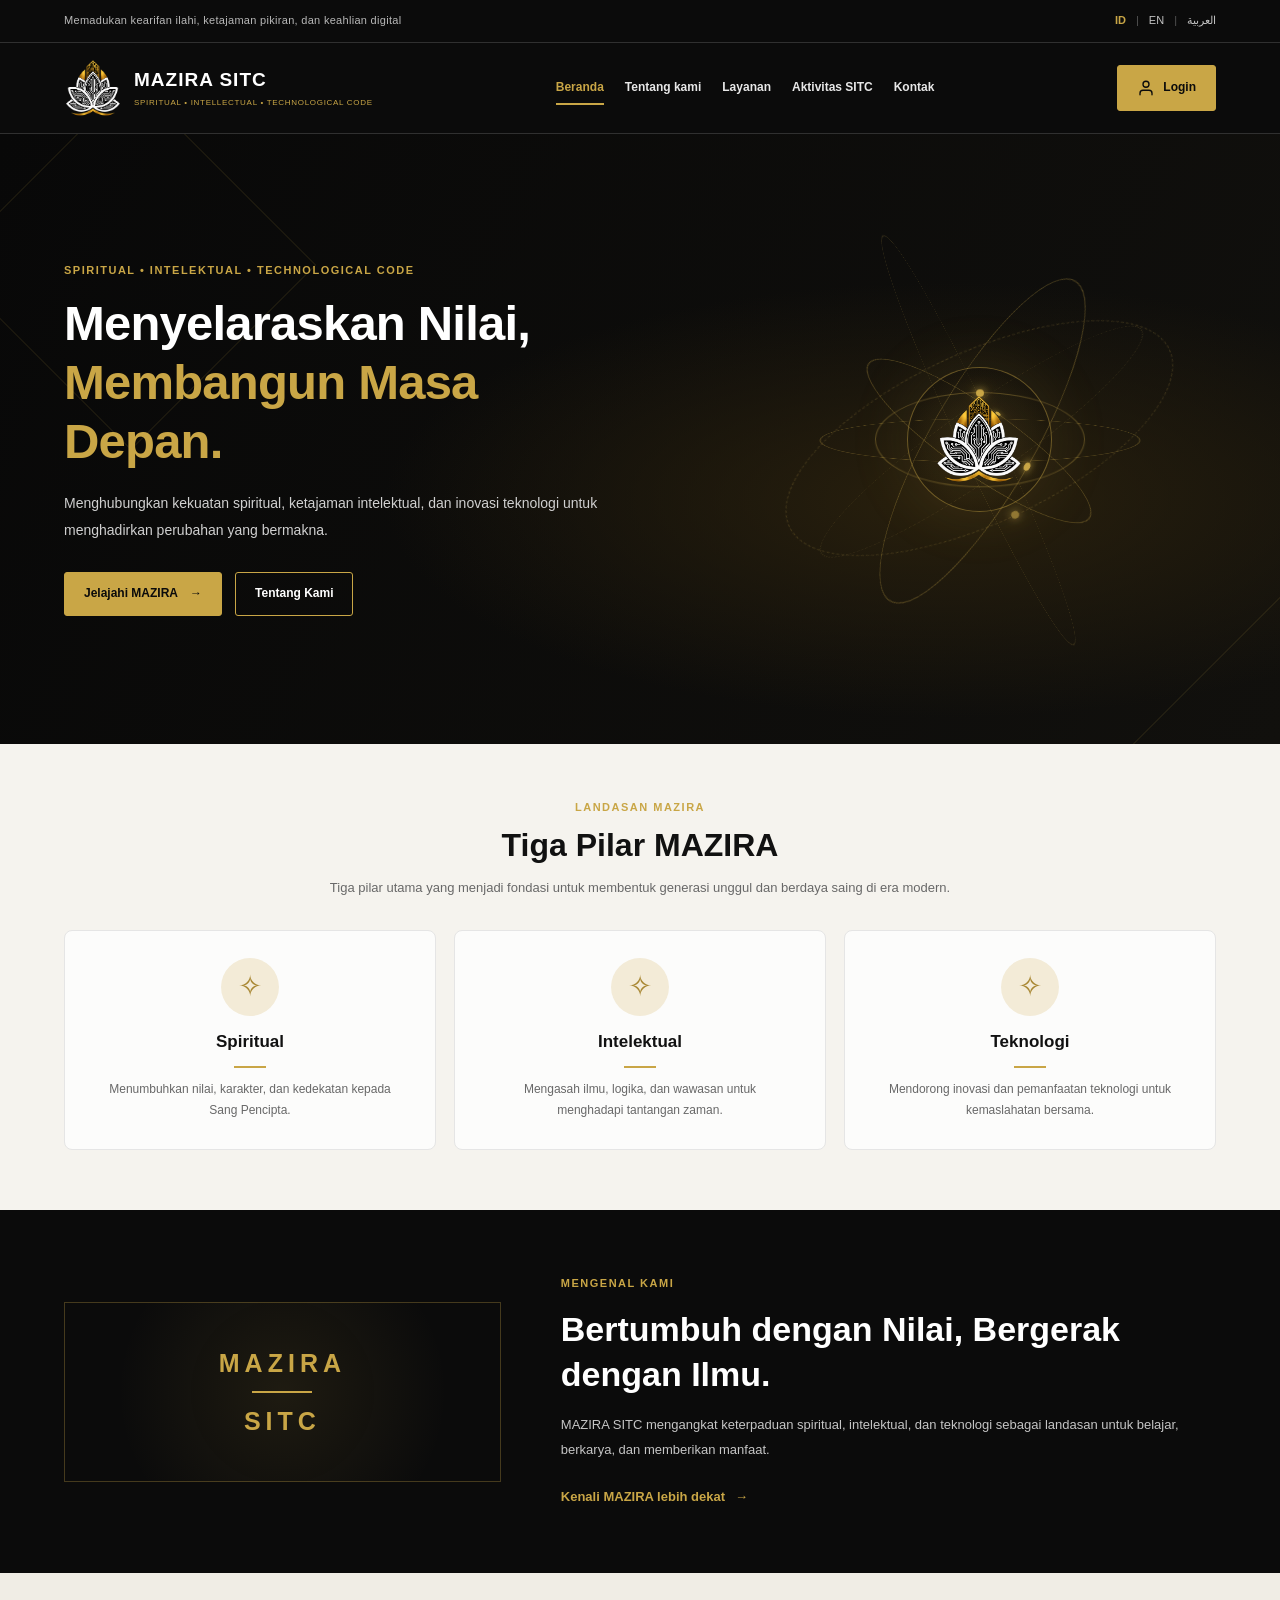
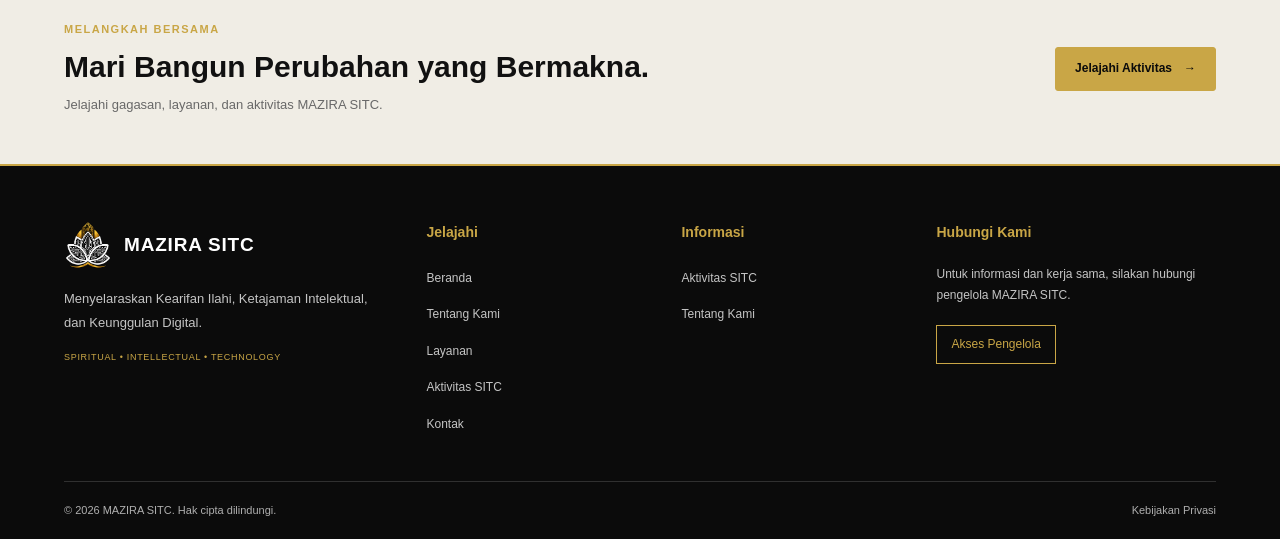
==== commit d75410aa: "Update website Mazira" ====
--- a/index.html
+++ b/index.html
@@ -18,7 +18,7 @@
         <div class="topbar">
             <div class="container topbar-container">
 
-                <p class="tagline" data-i18n="tagline">
+                <p class="tagline" data-i18n="navbar.tagline">
                     Memadukan kearifan ilahi,  ketajaman pikiran, dan keahlian digital
                 </p>
 
@@ -63,7 +63,7 @@
                     <div class="brand-text">
                         <h1>MAZIRA SITC</h1>
 
-                        <p data-i18n="brand_description" >
+                        <p data-i18n="navbar.brand_description" >
                             SPIRITUAL • INTELLECTUAL • TECHNOLOGICAL CODE
                         </p>
                     </div>
@@ -74,19 +74,19 @@
                 <ul class="nav-menu">
 
                     <li><a href="index.html" class="nav-link active"
-                        aria-current="page" data-i18n="beranda" >Beranda</a></li>
+                        aria-current="page" data-i18n="navbar.beranda" >Beranda</a></li>
 
                     <li><a href="spiritual.html" class="nav-link"
-                        data-i18n="tentang_kami" >Tentang kami</a></li>
+                        data-i18n="navbar.tentang_kami" >Tentang kami</a></li>
 
                     <li><a href="layanan.html" class="nav-link"
-                        data-i18n="layanan" >Layanan</a></li>
+                        data-i18n="navbar.layanan" >Layanan</a></li>
                         
                     <li><a href="aktivitas.html" class="nav-link"
-                        data-i18n="aktivitas">Aktivitas SITC</a></li>
+                        data-i18n="navbar.aktivitas">Aktivitas SITC</a></li>
                             
                     <li><a href="teknologi.html" class="nav-link"
-                        data-i18n="kontak">Kontak</a></li>
+                        data-i18n="navbar.kontak">Kontak</a></li>
                 </ul>
 
                 <!-- TOMBOL LOGIN -->
@@ -109,7 +109,7 @@
 
                     </svg>
 
-                    <span data-i18n="login">Login</span>
+                    <span data-i18n="navbar.login">Login</span>
 
                 </a>
 
@@ -127,31 +127,31 @@
         <section class="hero" id="beranda">
             <div class="container hero-container">
                 <div class="hero-content">
-                    <p class="hero-eyebrow" data-i18n="hero_eyebrow">
+                    <p class="hero-eyebrow" data-i18n="home.hero_eyebrow">
                         SPIRITUAL • INTELEKTUAL • TECHNOLOGICAL CODE
                     </p>
 
                     <h2 class="hero-title">
-                        <span data-i18n="hero_title_line1">
+                        <span data-i18n="home.hero_title_line1">
                             Menyelaraskan Nilai,
                         </span>
-                        <span class="hero-highlight" data-i18n="hero_title_line2">
+                        <span class="hero-highlight" data-i18n="home.hero_title_line2">
                             Membangun Masa Depan.
                         </span>
                     </h2>
 
-                    <p class="hero-description" data-i18n="hero_description">
+                    <p class="hero-description" data-i18n="home.hero_description">
                         Menghubungkan kekuatan spiritual, ketajaman intelektual,
                     dan inovasi teknologi untuk menghadirkan perubahan yang bermakna.
                     </p>
 
                     <div class="hero-actions">
                         <a href="#pilar" class="btn btn-primary">
-                            <span data-i18n="hero_explore">Jelajahi MAZIRA</span>
+                            <span data-i18n="home.hero_explore">Jelajahi MAZIRA</span>
                             <span aria-hidden="true">→</span>
                         </a>
 
-                        <a href="#" class="btn btn-outline" data-i18n="hero_about">
+                        <a href="#" class="btn btn-outline" data-i18n="home.hero_about">
                             Tentang Kami
                         </a>
                     </div>
@@ -253,13 +253,13 @@
             <div class="container">
 
                 <div class="section-heading">
-                    <p class="section-eyebrow" data-i18n="pillars_eyebrow">
+                    <p class="section-eyebrow" data-i18n="home.pillars_eyebrow">
                         LANDASAN MAZIRA
                     </p>
 
-                    <h2 data-i18n="pillars_title">Tiga Pilar Mazira</h2>
-
-                    <p data-i18n="pillars_description">
+                    <h2 data-i18n="home.pillars_title">Tiga Pilar Mazira</h2>
+
+                    <p data-i18n="home.pillars_description">
                         Tiga pilar utama yang menjadi fondasi untuk membentuk
                         generasi unggul dan berdaya saing di era modern.
                     </p>
@@ -269,32 +269,96 @@
 
                     <article class="pillar-card">
                         <div class="pillar-icon" aria-hidden="true">✧</div>
-                        <h3 data-i18n="pillar_spiritual_title">Spiritual</h3>
+                        <h3 data-i18n="home.pillar_spiritual_title">Spiritual</h3>
                         <span class="pillar-line"></span>
-                        <p data-i18n="pillar_spiritual_description">
+                        <p data-i18n="home.pillar_spiritual_description">
                             Menumbuhkan nilai, karakter, dan kedekatan kepada Sang Pencipta.
                         </p>
                     </article>
 
                     <article class="pillar-card">
                         <div class="pillar-icon" aria-hidden="true">✧</div>
-                        <h3 data-i18n="pillar_intellectual_title">Intelektual</h3>
+                        <h3 data-i18n="home.pillar_intellectual_title">Intelektual</h3>
                         <span class="pillar-line"></span>
-                        <p data-i18n="pillar_intellectual_description">
+                        <p data-i18n="home.pillar_intellectual_description">
                             Mengasah ilmu, logika, dan wawasan untuk menghadapi tantangan zaman.
                         </p>
                     </article>
 
                     <article class="pillar-card">
                         <div class="pillar-icon" aria-hidden="true">✧</div>
-                        <h3 data-i18n="pillar_technology_title">Teknologi</h3>
+                        <h3 data-i18n="home.pillar_technology_title">Teknologi</h3>
                         <span class="pillar-line"></span>
-                        <p data-i18n="pillar_technology_description">
+                        <p data-i18n="home.pillar_technology_description">
                             Mendorong inovasi dan pemanfaatan teknologi untuk kemaslahatan bersama.
                         </p>
                     </article>
 
                 </div>
+            </div>
+        </section>
+
+
+
+
+
+        <!-- TENTANG MAZIRA -->
+        <section class="home-about" id="tentang">
+            <div class="container home-about-container">
+
+                <div class="home-about-mark" aria-hidden="true">
+                    <span>MAZIRA</span>
+                    <span class="about-mark-line"></span>
+                    <span>SITC</span>
+                </div>
+
+                <div class="home-about-content">
+                    <p class="section-eyebrow" data-i18n="home.about_eyebrow">
+                        MENGENAL KAMI
+                    </p>
+
+                    <h2 data-i18n="home.about_title">
+                        Bertumbuh dengan Nilai, Bergerak dengan Ilmu.
+                    </h2>
+
+                    <p data-i18n="home.about_description">
+                        MAZIRA SITC mengangkat keterpaduan spiritual, intelektual,
+                        dan teknologi sebagai landasan untuk belajar, berkarya,
+                        dan memberikan manfaat.
+                    </p>
+
+                    <a href="tentang.html" class="text-link">
+                        <span data-i18n="home.about_link">Kenali MAZIRA lebih dekat</span>
+                        <span aria-hidden="true">→</span>
+                    </a>
+                </div>
+
+            </div>
+        </section>
+
+
+
+        <!-- AJAKAN -->
+        <section class="home-cta">
+            <div class="container home-cta-container">
+                <div>
+                    <p class="section-eyebrow" data-i18n="home.cta_eyebrow">
+                        MELANGKAH BERSAMA
+                    </p>
+
+                    <h2 data-i18n="home.cta_title">
+                        Mari Bangun Perubahan yang Bermakna.
+                    </h2>
+
+                    <p data-i18n="home.cta_description">
+                        Jelajahi gagasan, layanan, dan aktivitas MAZIRA SITC.
+                    </p>
+                </div>
+
+                <a href="aktivitas.html" class="btn btn-primary">
+                    <span data-i18n="home.cta_button">Jelajahi Aktivitas</span>
+                    <span aria-hidden="true">→</span>
+                </a>
             </div>
         </section>
 
@@ -326,50 +390,50 @@
                         </span>
                     </a>
                 
-                    <p class="footer-tagline" data-i18n="hero_description">
+                    <p class="footer-tagline" data-i18n="footer.hero_description">
                         Menyelaraskan Kearifan Ilahi, Ketajaman
                         Intelektual, dan Keunggulan Digital.
                     </p>
                 
-                    <p class="footer-motto" data-i18n="brand_description">
+                    <p class="footer-motto" data-i18n="footer.brand_description">
                         SPIRITUAL • INTELLECTUAL • TECHNOLOGY
                     </p>
                 </div>
             
                 <!-- NAVIGASI -->
                 <div class="footer-column">
-                    <h3 data-i18n="footer_explore">Jelajahi</h3>
+                    <h3 data-i18n="footer.footer_explore">Jelajahi</h3>
                 
                     <ul>
-                        <li><a href="#" data-i18n="beranda">Beranda</a></li>
-                        <li><a href="#" data-i18n="tentang kami">Tentang Kami</a></li>
-                        <li><a href="#" data-i18n="layanan">Layanan</a></li>
-                        <li><a href="#" data-i18n="aktivitas">Aktivitas SITC</a></li>
-                        <li><a href="#" data-i18n="kontak">Kontak</a></li>
+                        <li><a href="#" data-i18n="navbar.beranda">Beranda</a></li>
+                        <li><a href="#" data-i18n="navbar.tentang kami">Tentang Kami</a></li>
+                        <li><a href="#" data-i18n="navbar.layanan">Layanan</a></li>
+                        <li><a href="#" data-i18n="navbar.aktivitas">Aktivitas SITC</a></li>
+                        <li><a href="#" data-i18n="navbar.kontak">Kontak</a></li>
                     </ul>
                 </div>
             
                 <!-- INFORMASI -->
                 <div class="footer-column">
-                    <h3 data-i18n="footer_information">Informasi</h3>
+                    <h3 data-i18n="footer.footer_information">Informasi</h3>
                 
                     <ul>
-                        <li><a href="aktivitas.html" data-i18n="aktivitas">Aktivitas</a></li>
-                        <li><a href="tentang.html" data-i18n="hero_about">Tentang Kami</a></li>
+                        <li><a href="aktivitas.html" data-i18n="navbar.aktivitas">Aktivitas</a></li>
+                        <li><a href="tentang.html" data-i18n="navbar.hero_about">Tentang Kami</a></li>
                     </ul>
                 </div>
             
                 <!-- KONTAK -->
                 <div class="footer-column footer-contact">
-                    <h3 data-i18n="footer_contact">Hubungi Kami</h3>
-                
-                    <p data-i18n="footer_contact_description">
+                    <h3 data-i18n="footer.footer_contact">Hubungi Kami</h3>
+                
+                    <p data-i18n="footer.footer_contact_description">
                         Untuk informasi dan kerja sama,
                         silakan hubungi pengelola MAZIRA SITC.
                     </p>
                 
                     <!-- Isi dengan kontak resmi setelah tersedia -->
-                    <a href="login.html" class="footer-contact-link" data-i18n="footer_manager">
+                    <a href="login.html" class="footer-contact-link" data-i18n="footer.footer_manager">
                         Akses Pengelola
                     </a>
                 </div>
@@ -378,12 +442,12 @@
         
             <!-- COPYRIGHT -->
             <div class="footer-bottom">
-                <p data-i18n="footer_copyright">
+                <p data-i18n="footer.footer_copyright">
                     &copy; 2026 MAZIRA SITC.
                     Hak cipta dilindungi.
                 </p>
             
-                <a href="kebijakan-privasi.html" data-i18n="footer_privacy">
+                <a href="kebijakan-privasi.html" data-i18n="footer.footer_privacy">
                     Kebijakan Privasi
                 </a>
             </div>
--- a/assets/css/style.css
+++ b/assets/css/style.css
@@ -93,6 +93,7 @@
     width: 100%;
     background: var(--warna-hitam);
     color: var(--warna-teks-terang);
+    z-index: 9999999;
 }
 
 /* ========================================
@@ -659,6 +660,9 @@
 
 
 
+
+
+
 /* ========== { Home - Hero } ========== */
 .home {
     width: 100%;
@@ -803,6 +807,10 @@
 
 
 
+
+
+
+
 /* ========================================
    ORBIT PLANET MAZIRA SITC
 ======================================== */
@@ -816,7 +824,9 @@
     justify-self: center;
     perspective: 1000px;
     isolation: isolate;
-}
+    
+}
+
 
 /* LOGO TENGAH: TIDAK BERPUTAR */
 
@@ -900,7 +910,6 @@
 
 
 /* PEMBUNGKUS TITIK: INILAH YANG BERPUTAR */
-
 .orbit-rotation {
     position: absolute;
     inset: 0;
@@ -1069,17 +1078,15 @@
 
 
 
+
+
+
+
 /* ========================================
    ORBIT MAZIRA — VERSI LEBIH LEBAR
 ======================================== */
 
-/* Area orbit diperluas */
-.hero-visual {
-    width: min(100%, 500px);
-    overflow: visible;
-    perspective: 1000px;
-    perspective-origin: center;
-}
+
 
 /* Garis orbit bergerak dalam ruang 3D */
 .hero-orbit {
@@ -1279,13 +1286,317 @@
     }
 }
 
-/* Hormati pengaturan pengurangan animasi pengguna */
-/* @media (prefers-reduced-motion: reduce) {
-    .hero-emblem,
-    .hero-emblem img {
-        animation: none;
-    }
-} */
-
-
-
+
+
+
+
+
+
+
+
+
+
+
+
+
+
+
+/* ========================================
+   16. HOME - TIGA PILAR
+======================================== */
+
+.section-light {
+    background: var(--warna-latar);
+    color: var(--warna-teks);
+}
+
+.pillars {
+    padding-block: 55px 60px;
+}
+
+.section-heading {
+    max-width: 650px;
+    margin: 0 auto 30px;
+    text-align: center;
+}
+
+.section-heading .section-eyebrow {
+    margin-bottom: 8px;
+}
+
+.section-heading h2 {
+    margin-bottom: 10px;
+    font-size: clamp(25px, 3vw, 32px);
+    line-height: 1.3;
+}
+
+.section-heading > p:last-child {
+    color: #686868;
+    font-size: 13px;
+    line-height: 1.8;
+}
+
+.pillar-grid {
+    display: grid;
+    grid-template-columns: repeat(3, minmax(0, 1fr));
+    gap: 18px;
+}
+
+.pillar-card {
+    min-height: 205px;
+    padding: 27px 22px;
+    text-align: center;
+    background: rgb(255 255 255 / 75%);
+    border: 1px solid var(--warna-border-terang);
+    border-radius: 8px;
+    transition:
+        transform 0.25s ease,
+        border-color 0.25s ease,
+        box-shadow 0.25s ease;
+}
+
+.pillar-card:hover {
+    transform: translateY(-4px);
+    border-color: var(--warna-emas);
+    box-shadow: 0 10px 28px rgb(0 0 0 / 5%);
+}
+
+.pillar-icon {
+    width: 58px;
+    height: 58px;
+    display: grid;
+    place-items: center;
+    margin: 0 auto 12px;
+    border-radius: 50%;
+    background: #F3EBD7;
+    color: #A88732;
+    font-size: 29px;
+}
+
+.pillar-card h3 {
+    font-size: 17px;
+    font-weight: 700;
+}
+
+.pillar-line {
+    display: block;
+    width: 32px;
+    height: 2px;
+    margin: 11px auto;
+    background: var(--warna-emas);
+}
+
+.pillar-card p {
+    max-width: 290px;
+    margin-inline: auto;
+    color: #686868;
+    font-size: 12px;
+    line-height: 1.8;
+}
+
+
+
+
+
+
+
+
+/* ========================================
+   17. HOME - TENTANG MAZIRA
+======================================== */
+
+.home-about {
+    position: relative;
+    background: var(--warna-hitam);
+    color: var(--warna-putih);
+}
+
+.home-about-container {
+    min-height: 300px;
+    display: grid;
+    grid-template-columns: 0.8fr 1.2fr;
+    align-items: center;
+    gap: 60px;
+    padding-block: 65px;
+}
+
+.home-about-mark {
+    min-height: 180px;
+    display: flex;
+    flex-direction: column;
+    align-items: center;
+    justify-content: center;
+    gap: 8px;
+    border: 1px solid rgb(201 166 70 / 30%);
+    background: radial-gradient(
+        circle,
+        rgb(201 166 70 / 10%),
+        transparent 70%
+    );
+    color: var(--warna-emas);
+    font-size: 25px;
+    font-weight: 800;
+    letter-spacing: 5px;
+}
+
+.about-mark-line {
+    width: 60px;
+    height: 2px;
+    background: var(--warna-emas);
+}
+
+.home-about-content h2,
+.home-cta h2 {
+    margin-bottom: 15px;
+    font-size: clamp(24px, 3vw, 34px);
+    line-height: 1.35;
+}
+
+.home-about-content > p:not(.section-eyebrow) {
+    max-width: 620px;
+    margin-bottom: 20px;
+    color: #C5C5C5;
+    font-size: 13px;
+    line-height: 1.9;
+}
+
+.text-link {
+    display: inline-flex;
+    align-items: center;
+    gap: 10px;
+    color: var(--warna-emas);
+    font-size: 13px;
+    font-weight: 700;
+}
+
+.text-link:hover {
+    color: var(--warna-emas-hover);
+}
+
+
+
+
+
+
+
+
+
+
+/* ========================================
+   18. HOME - AJAKAN
+======================================== */
+
+.home-cta {
+    background: #F0EDE5;
+    color: var(--warna-teks);
+}
+
+.home-cta-container {
+    display: flex;
+    align-items: center;
+    justify-content: space-between;
+    gap: 30px;
+    padding-block: 48px;
+}
+
+.home-cta .section-eyebrow {
+    margin-bottom: 8px;
+}
+
+.home-cta h2 {
+    margin-bottom: 8px;
+    font-size: clamp(22px, 3vw, 30px);
+}
+
+.home-cta p:not(.section-eyebrow) {
+    color: #686868;
+    font-size: 13px;
+}
+
+
+/* ========================================
+   19. HOME - RESPONSIVE
+======================================== */
+
+@media (max-width: 900px) {
+    .hero-container {
+        grid-template-columns: 1fr 0.7fr;
+        gap: 20px;
+        padding-block: 50px;
+    }
+
+    .hero-visual {
+        transform: scale(0.85);
+    }
+
+    .pillar-grid {
+        gap: 12px;
+    }
+
+    .pillar-card {
+        padding-inline: 15px;
+    }
+
+    .home-about-container {
+        gap: 35px;
+    }
+}
+
+@media (max-width: 650px) {
+    .hero-container {
+        grid-template-columns: 1fr;
+        gap: 20px;
+        padding-block: 45px 35px;
+    }
+
+    .hero-title {
+        font-size: clamp(30px, 8vw, 40px);
+    }
+
+    .hero-description {
+        font-size: 13px;
+    }
+
+    .hero-visual {
+        width: 250px;
+        transform: scale(0.8);
+        margin-block: -15px;
+    }
+
+    .pillar-grid {
+        grid-template-columns: 1fr;
+    }
+
+    .pillar-card {
+        min-height: auto;
+        padding-block: 25px;
+    }
+
+    .home-about-container {
+        grid-template-columns: 1fr;
+        gap: 28px;
+        padding-block: 45px;
+    }
+
+    .home-about-mark {
+        min-height: 140px;
+    }
+
+    .home-cta-container {
+        align-items: flex-start;
+        flex-direction: column;
+        padding-block: 38px;
+    }
+}
+
+@media (prefers-reduced-motion: reduce) {
+    .btn,
+    .pillar-card {
+        transition: none;
+    }
+
+    .pillar-card:hover {
+        transform: none;
+    }
+}
+
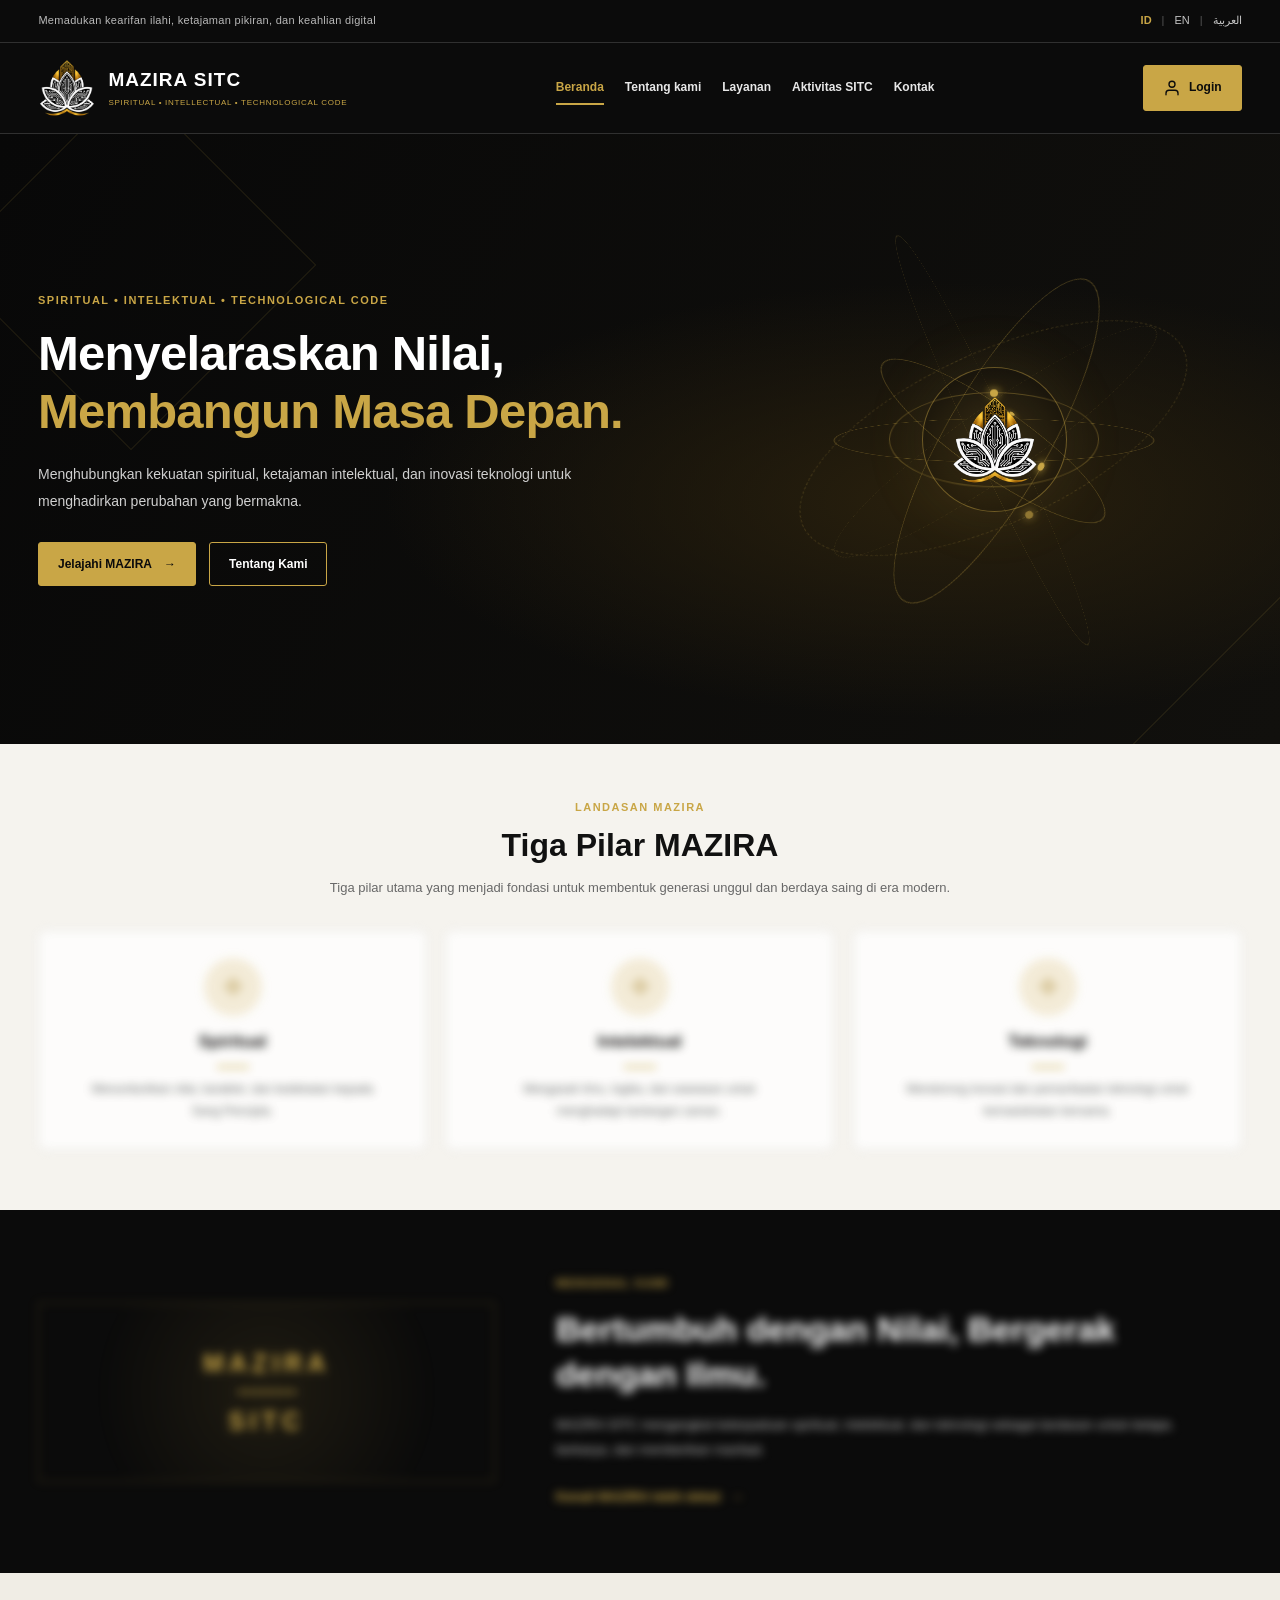
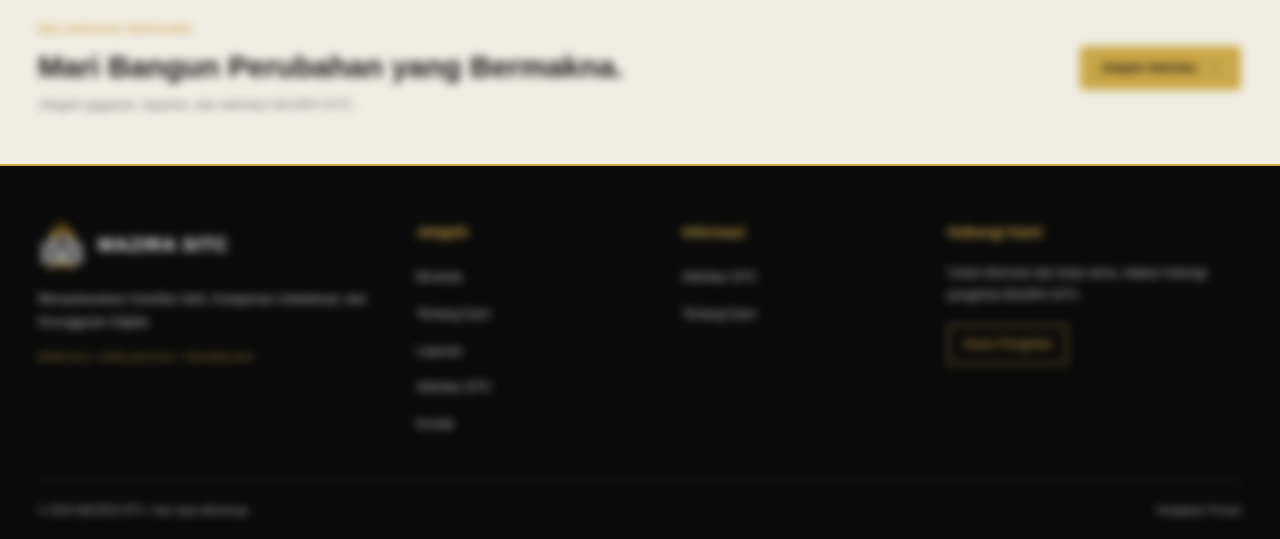
==== commit 667826db: "Update website Mazira" ====
--- a/index.html
+++ b/index.html
@@ -6,6 +6,8 @@
     <meta name="viewport" content="width=device-width, initial-scale=1.0">
     <meta name="description" content="Website resmi MAZIRA SITC. Membangun generasi melalui spiritual, intelektual, dan teknologi.">
     <title>MAZIRA SITC | Organisasi</title>
+
+    <link rel="icon" href="assets/img/logo/mazira.png" type="image/png">
 
     <link rel="stylesheet" href="assets/css/style.css">
 </head>
@@ -126,7 +128,7 @@
         <!-- Hero -->
         <section class="hero" id="beranda">
             <div class="container hero-container">
-                <div class="hero-content">
+                <div class="hero-content" data-reveal>
                     <p class="hero-eyebrow" data-i18n="home.hero_eyebrow">
                         SPIRITUAL • INTELEKTUAL • TECHNOLOGICAL CODE
                     </p>
@@ -182,7 +184,7 @@
                 
                 
                 
-                <div class="hero-visual" aria-hidden="true">
+                <div class="hero-visual" aria-hidden="true" data-reveal>
                 
                     <!-- Orbit planet 1 -->
                     <div class="hero-orbit orbit-one">
@@ -252,7 +254,7 @@
         <section class="pillars section-light">
             <div class="container">
 
-                <div class="section-heading">
+                <div class="section-heading" data-reveal>
                     <p class="section-eyebrow" data-i18n="home.pillars_eyebrow">
                         LANDASAN MAZIRA
                     </p>
@@ -267,7 +269,7 @@
 
                 <div class="pillar-grid">
 
-                    <article class="pillar-card">
+                    <article class="pillar-card" data-reveal>
                         <div class="pillar-icon" aria-hidden="true">✧</div>
                         <h3 data-i18n="home.pillar_spiritual_title">Spiritual</h3>
                         <span class="pillar-line"></span>
@@ -276,7 +278,7 @@
                         </p>
                     </article>
 
-                    <article class="pillar-card">
+                    <article class="pillar-card"data-reveal>
                         <div class="pillar-icon" aria-hidden="true">✧</div>
                         <h3 data-i18n="home.pillar_intellectual_title">Intelektual</h3>
                         <span class="pillar-line"></span>
@@ -285,7 +287,7 @@
                         </p>
                     </article>
 
-                    <article class="pillar-card">
+                    <article class="pillar-card" data-reveal>
                         <div class="pillar-icon" aria-hidden="true">✧</div>
                         <h3 data-i18n="home.pillar_technology_title">Teknologi</h3>
                         <span class="pillar-line"></span>
@@ -306,13 +308,13 @@
         <section class="home-about" id="tentang">
             <div class="container home-about-container">
 
-                <div class="home-about-mark" aria-hidden="true">
+                <div class="home-about-mark" data-reveal aria-hidden="true">
                     <span>MAZIRA</span>
                     <span class="about-mark-line"></span>
                     <span>SITC</span>
                 </div>
 
-                <div class="home-about-content">
+                <div class="home-about-content" data-reveal>
                     <p class="section-eyebrow" data-i18n="home.about_eyebrow">
                         MENGENAL KAMI
                     </p>
@@ -340,7 +342,7 @@
 
         <!-- AJAKAN -->
         <section class="home-cta">
-            <div class="container home-cta-container">
+            <div class="container home-cta-container" data-reveal>
                 <div>
                     <p class="section-eyebrow" data-i18n="home.cta_eyebrow">
                         MELANGKAH BERSAMA
@@ -374,7 +376,7 @@
     <footer class="footer" id="footer">
         <div class="container">
         
-            <div class="footer-main">
+            <div class="footer-main" data-reveal>
             
                 <!-- IDENTITAS ORGANISASI -->
                 <div class="footer-brand">
@@ -441,7 +443,7 @@
             </div>
         
             <!-- COPYRIGHT -->
-            <div class="footer-bottom">
+            <div class="footer-bottom" data-reveal>
                 <p data-i18n="footer.footer_copyright">
                     &copy; 2026 MAZIRA SITC.
                     Hak cipta dilindungi.
@@ -457,6 +459,7 @@
     
 
 <script src="assets/js/language.js"></script>
+<script src="assets/js/scroll-animate.js"></script>
 
 </body>
 </html>
--- a/assets/css/style.css
+++ b/assets/css/style.css
@@ -22,7 +22,7 @@
     --warna-border-terang: #E5E5E5;
 
     /* Container dan jarak luar halaman */
-    --jarak-kertas: 5%;
+    --jarak-kertas: 3%;
     --lebar-maksimum: 1440px;
 
     /* Jarak komponen */
@@ -90,10 +90,25 @@
 ======================================== */
 
 .header {
+    position: sticky;
+    top: 0;
     width: 100%;
     background: var(--warna-hitam);
     color: var(--warna-teks-terang);
     z-index: 9999999;
+    animation: navbar-intro 0.9s ease both;
+}
+
+@keyframes navbar-intro {
+    from {
+        opacity: 0;
+        transform: translateY(-100%);
+    }
+
+    to {
+        opacity: 1;
+        transform: translateY(0);
+    }
 }
 
 /* ========================================
@@ -436,233 +451,6 @@
 
 
 
-
-
-
-
-
-
-
-
-
-
-
-
-
-
-/* ========================================
-   15. FOOTER MAZIRA SITC
-======================================== */
-
-.footer {
-    background: var(--warna-hitam);
-    color: var(--warna-teks-terang);
-    border-top: 2px solid var(--warna-emas);
-}
-
-/* Bagian utama footer */
-
-.footer-main {
-    display: grid;
-    grid-template-columns: 1.5fr 1fr 1fr 1.3fr;
-    gap: 40px;
-    padding-block: 55px 45px;
-}
-
-/* Identitas organisasi */
-
-.footer-brand-link {
-    display: inline-flex;
-    align-items: center;
-    gap: 12px;
-    margin-bottom: 18px;
-}
-
-.footer-logo {
-    width: 48px;
-    height: 48px;
-    object-fit: contain;
-    flex-shrink: 0;
-}
-
-.footer-brand-name {
-    color: var(--warna-putih);
-    font-size: 19px;
-    font-weight: 800;
-    letter-spacing: 0.8px;
-}
-
-.footer-tagline {
-    max-width: 340px;
-    margin-bottom: 15px;
-    color: #C5C5C5;
-    font-size: 13px;
-    line-height: 1.8;
-}
-
-.footer-motto {
-    color: var(--warna-emas);
-    font-size: 9px;
-    letter-spacing: 0.7px;
-    line-height: 1.8;
-}
-
-/* Kolom footer */
-
-.footer-column h3 {
-    margin-bottom: 20px;
-    color: var(--warna-emas);
-    font-size: 14px;
-    font-weight: 700;
-}
-
-.footer-column ul {
-    list-style: none;
-}
-
-.footer-column li + li {
-    margin-top: 11px;
-}
-
-.footer-column a {
-    color: #C5C5C5;
-    font-size: 12px;
-    transition: color 0.2s ease;
-}
-
-.footer-column a:hover {
-    color: var(--warna-emas);
-}
-
-.footer-contact p {
-    margin-bottom: 18px;
-    color: #C5C5C5;
-    font-size: 12px;
-    line-height: 1.8;
-}
-
-.footer-contact .footer-contact-link {
-    display: inline-block;
-    padding: 9px 14px;
-    border: 1px solid var(--warna-emas);
-    color: var(--warna-emas);
-    transition:
-        background 0.2s ease,
-        color 0.2s ease;
-}
-
-.footer-contact .footer-contact-link:hover {
-    background: var(--warna-emas);
-    color: var(--warna-hitam);
-}
-
-/* Bagian copyright */
-
-.footer-bottom {
-    display: flex;
-    align-items: center;
-    justify-content: space-between;
-    gap: 20px;
-    padding-block: 20px;
-    border-top: 1px solid var(--warna-border);
-}
-
-.footer-bottom p,
-.footer-bottom a {
-    color: #AFAFAF;
-    font-size: 11px;
-}
-
-.footer-bottom a:hover {
-    color: var(--warna-emas);
-}
-
-/* ========================================
-   FOOTER TABLET
-======================================== */
-
-@media (max-width: 1000px) {
-    .footer-main {
-        grid-template-columns: repeat(2, minmax(0, 1fr));
-        gap: 35px;
-    }
-}
-
-/* ========================================
-   FOOTER HP
-======================================== */
-
-@media (max-width: 600px) {
-    .footer-main {
-        grid-template-columns: 1fr 1fr;
-        gap: 30px 20px;
-        padding-block: 38px 30px;
-    }
-
-    .footer-brand {
-        grid-column: 1 / -1;
-    }
-
-    .footer-logo {
-        width: 42px;
-        height: 42px;
-    }
-
-    .footer-brand-name {
-        font-size: 17px;
-    }
-
-    .footer-tagline {
-        font-size: 12px;
-    }
-
-    .footer-column h3 {
-        margin-bottom: 14px;
-        font-size: 13px;
-    }
-
-    .footer-column li + li {
-        margin-top: 10px;
-    }
-
-    .footer-column a,
-    .footer-contact p {
-        font-size: 11px;
-    }
-
-    .footer-bottom {
-        align-items: flex-start;
-        flex-direction: column;
-        gap: 8px;
-        padding-block: 18px;
-    }
-}
-
-/* HP sangat kecil */
-
-@media (max-width: 360px) {
-    .footer-main {
-        gap: 25px 14px;
-    }
-
-    .footer-brand-name {
-        font-size: 15px;
-    }
-}
-
-
-
-
-
-
-
-
-
-
-
-
-
-
 /* ========== { Home - Hero } ========== */
 .home {
     width: 100%;
@@ -1600,3 +1388,359 @@
     }
 }
 
+
+
+
+
+
+
+
+
+
+
+
+/* =========================================
+   ANIMASI PEMBUKA MAZIRA SITC
+========================================= */
+.hero-content {
+    opacity: 0;
+    animation: hero-text-intro 0.95s ease forwards;
+}
+
+
+.hero-content > .hero-eyebrow {
+    animation-delay: 0.25s;
+}
+
+
+.hero-content > .hero-title {
+    animation-delay: 0.4s;
+}
+
+.hero-content > .hero-description {
+    animation-delay: 0.6s;
+}
+
+.hero-content > .hero-actions {
+    animation-delay: 0.8s;
+}
+
+
+
+@keyframes hero-text-intro {
+    from {
+        opacity: 0;
+        transform: translateY(28px);
+    }
+
+    to {
+        opacity: 1;
+        transform: translateY(0);
+    }
+}
+
+
+/* 3. LOGO MUNCUL DENGAN CAHAYA EMAS */
+.hero-emblem {
+    animation:
+        hero-logo-intro 1.2s ease 0.5s both,
+        logo-glow-pulse 4s ease-in-out 1.7s infinite;
+}
+
+
+
+
+@keyframes hero-logo-intro {
+    from {
+        opacity: 0;
+        transform: scale(0.75);
+    }
+
+    to {
+        opacity: 1;
+        transform: scale(1);
+    }
+}
+
+
+
+
+/* 4. HORMATI PENGATURAN REDUCE MOTION */
+@media (prefers-reduced-motion: reduce) {
+    .header,
+    .hero-content > *,
+    .hero-emblem,
+    .hero-emblem img {
+        animation: none !important;
+        opacity: 1;
+        transform: none;
+    }
+}
+
+
+
+
+
+
+
+
+
+
+
+
+
+
+
+
+
+
+
+
+
+
+
+
+
+/* ========================================
+   15. FOOTER MAZIRA SITC
+======================================== */
+
+.footer {
+    background: var(--warna-hitam);
+    color: var(--warna-teks-terang);
+    border-top: 2px solid var(--warna-emas);
+}
+
+/* Bagian utama footer */
+
+.footer-main {
+    display: grid;
+    grid-template-columns: 1.5fr 1fr 1fr 1.3fr;
+    gap: 40px;
+    padding-block: 55px 45px;
+}
+
+/* Identitas organisasi */
+
+.footer-brand-link {
+    display: inline-flex;
+    align-items: center;
+    gap: 12px;
+    margin-bottom: 18px;
+}
+
+.footer-logo {
+    width: 48px;
+    height: 48px;
+    object-fit: contain;
+    flex-shrink: 0;
+}
+
+.footer-brand-name {
+    color: var(--warna-putih);
+    font-size: 19px;
+    font-weight: 800;
+    letter-spacing: 0.8px;
+}
+
+.footer-tagline {
+    max-width: 340px;
+    margin-bottom: 15px;
+    color: #C5C5C5;
+    font-size: 13px;
+    line-height: 1.8;
+}
+
+.footer-motto {
+    color: var(--warna-emas);
+    font-size: 9px;
+    letter-spacing: 0.7px;
+    line-height: 1.8;
+}
+
+/* Kolom footer */
+
+.footer-column h3 {
+    margin-bottom: 20px;
+    color: var(--warna-emas);
+    font-size: 14px;
+    font-weight: 700;
+}
+
+.footer-column ul {
+    list-style: none;
+}
+
+.footer-column li + li {
+    margin-top: 11px;
+}
+
+.footer-column a {
+    color: #C5C5C5;
+    font-size: 12px;
+    transition: color 0.2s ease;
+}
+
+.footer-column a:hover {
+    color: var(--warna-emas);
+}
+
+.footer-contact p {
+    margin-bottom: 18px;
+    color: #C5C5C5;
+    font-size: 12px;
+    line-height: 1.8;
+}
+
+.footer-contact .footer-contact-link {
+    display: inline-block;
+    padding: 9px 14px;
+    border: 1px solid var(--warna-emas);
+    color: var(--warna-emas);
+    transition:
+        background 0.2s ease,
+        color 0.2s ease;
+}
+
+.footer-contact .footer-contact-link:hover {
+    background: var(--warna-emas);
+    color: var(--warna-hitam);
+}
+
+/* Bagian copyright */
+
+.footer-bottom {
+    display: flex;
+    align-items: center;
+    justify-content: space-between;
+    gap: 20px;
+    padding-block: 20px;
+    border-top: 1px solid var(--warna-border);
+}
+
+.footer-bottom p,
+.footer-bottom a {
+    color: #AFAFAF;
+    font-size: 11px;
+}
+
+.footer-bottom a:hover {
+    color: var(--warna-emas);
+}
+
+/* ========================================
+   FOOTER TABLET
+======================================== */
+
+@media (max-width: 1000px) {
+    .footer-main {
+        grid-template-columns: repeat(2, minmax(0, 1fr));
+        gap: 35px;
+    }
+}
+
+/* ========================================
+   FOOTER HP
+======================================== */
+
+@media (max-width: 600px) {
+    .footer-main {
+        grid-template-columns: 1fr 1fr;
+        gap: 30px 20px;
+        padding-block: 38px 30px;
+    }
+
+    .footer-brand {
+        grid-column: 1 / -1;
+    }
+
+    .footer-logo {
+        width: 42px;
+        height: 42px;
+    }
+
+    .footer-brand-name {
+        font-size: 17px;
+    }
+
+    .footer-tagline {
+        font-size: 12px;
+    }
+
+    .footer-column h3 {
+        margin-bottom: 14px;
+        font-size: 13px;
+    }
+
+    .footer-column li + li {
+        margin-top: 10px;
+    }
+
+    .footer-column a,
+    .footer-contact p {
+        font-size: 11px;
+    }
+
+    .footer-bottom {
+        align-items: flex-start;
+        flex-direction: column;
+        gap: 8px;
+        padding-block: 18px;
+    }
+}
+
+/* HP sangat kecil */
+
+@media (max-width: 360px) {
+    .footer-main {
+        gap: 25px 14px;
+    }
+
+    .footer-brand-name {
+        font-size: 15px;
+    }
+}
+
+
+
+
+
+
+
+
+
+
+/* =========================================
+   ANIMASI SCROLL BERULANG MAZIRA SITC
+========================================= */
+
+/* Kondisi awal: elemen belum terlihat */
+[data-reveal] {
+    opacity: 0;
+    transform: translateY(35px);
+    filter: blur(5px);
+
+    transition:
+        opacity 0.8s ease,
+        transform 0.8s ease,
+        filter 0.8s ease;
+
+    will-change: opacity, transform, filter;
+}
+
+/* Kondisi ketika elemen terlihat */
+[data-reveal].is-visible {
+    opacity: 1;
+    transform: translateY(0);
+    filter: blur(0);
+}
+
+/* Hormati pengaturan reduce motion */
+@media (prefers-reduced-motion: reduce) {
+    [data-reveal] {
+        opacity: 1;
+        transform: none;
+        filter: none;
+        transition: none;
+    }
+}
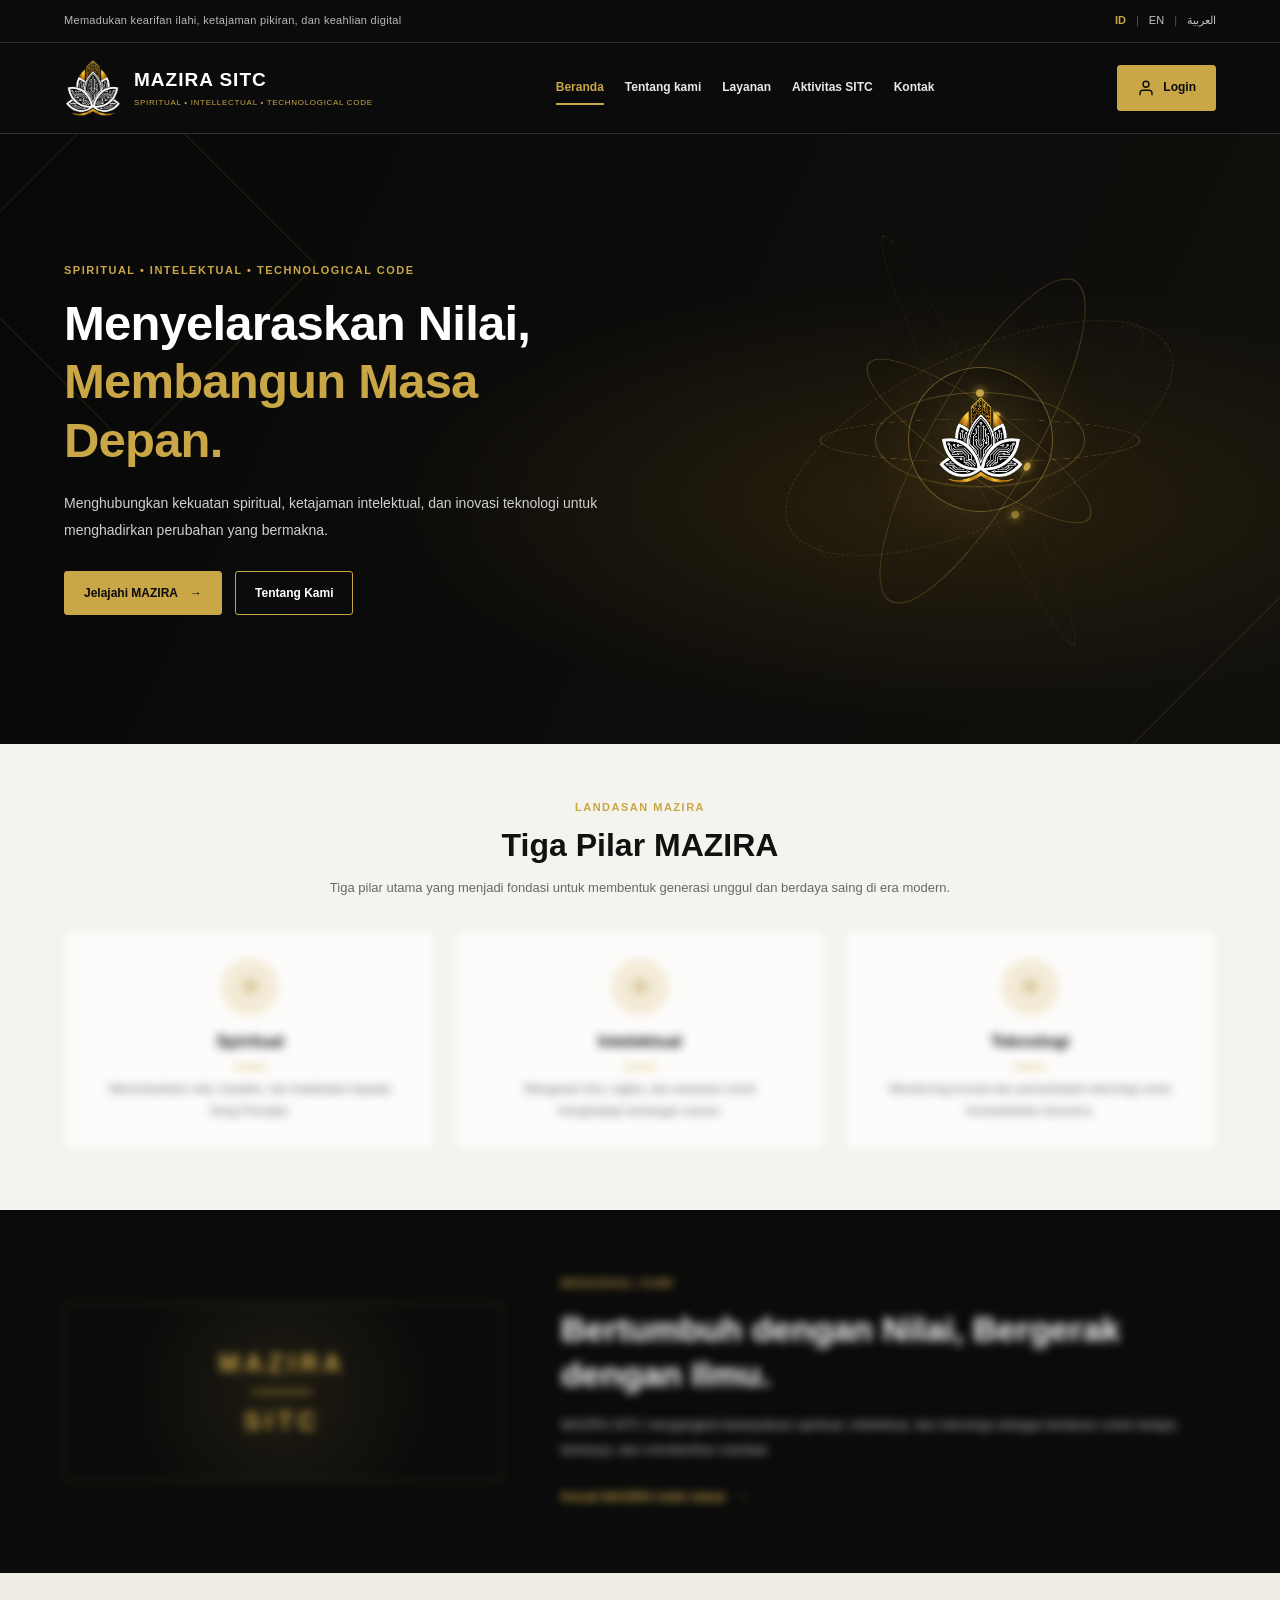
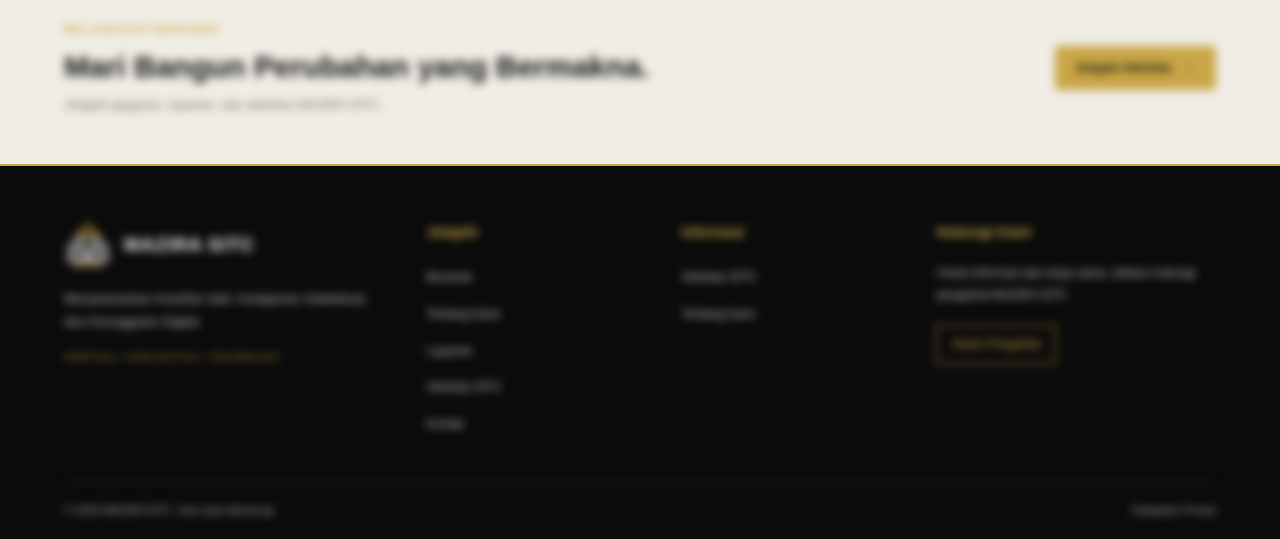
==== commit 5a9d2917: "Update website Mazira" ====
--- a/index.html
+++ b/index.html
@@ -78,7 +78,7 @@
                     <li><a href="index.html" class="nav-link active"
                         aria-current="page" data-i18n="navbar.beranda" >Beranda</a></li>
 
-                    <li><a href="spiritual.html" class="nav-link"
+                    <li><a href="tentang.html" class="nav-link"
                         data-i18n="navbar.tentang_kami" >Tentang kami</a></li>
 
                     <li><a href="layanan.html" class="nav-link"
--- a/assets/css/style.css
+++ b/assets/css/style.css
@@ -22,7 +22,7 @@
     --warna-border-terang: #E5E5E5;
 
     /* Container dan jarak luar halaman */
-    --jarak-kertas: 3%;
+    --jarak-kertas: 5%;
     --lebar-maksimum: 1440px;
 
     /* Jarak komponen */
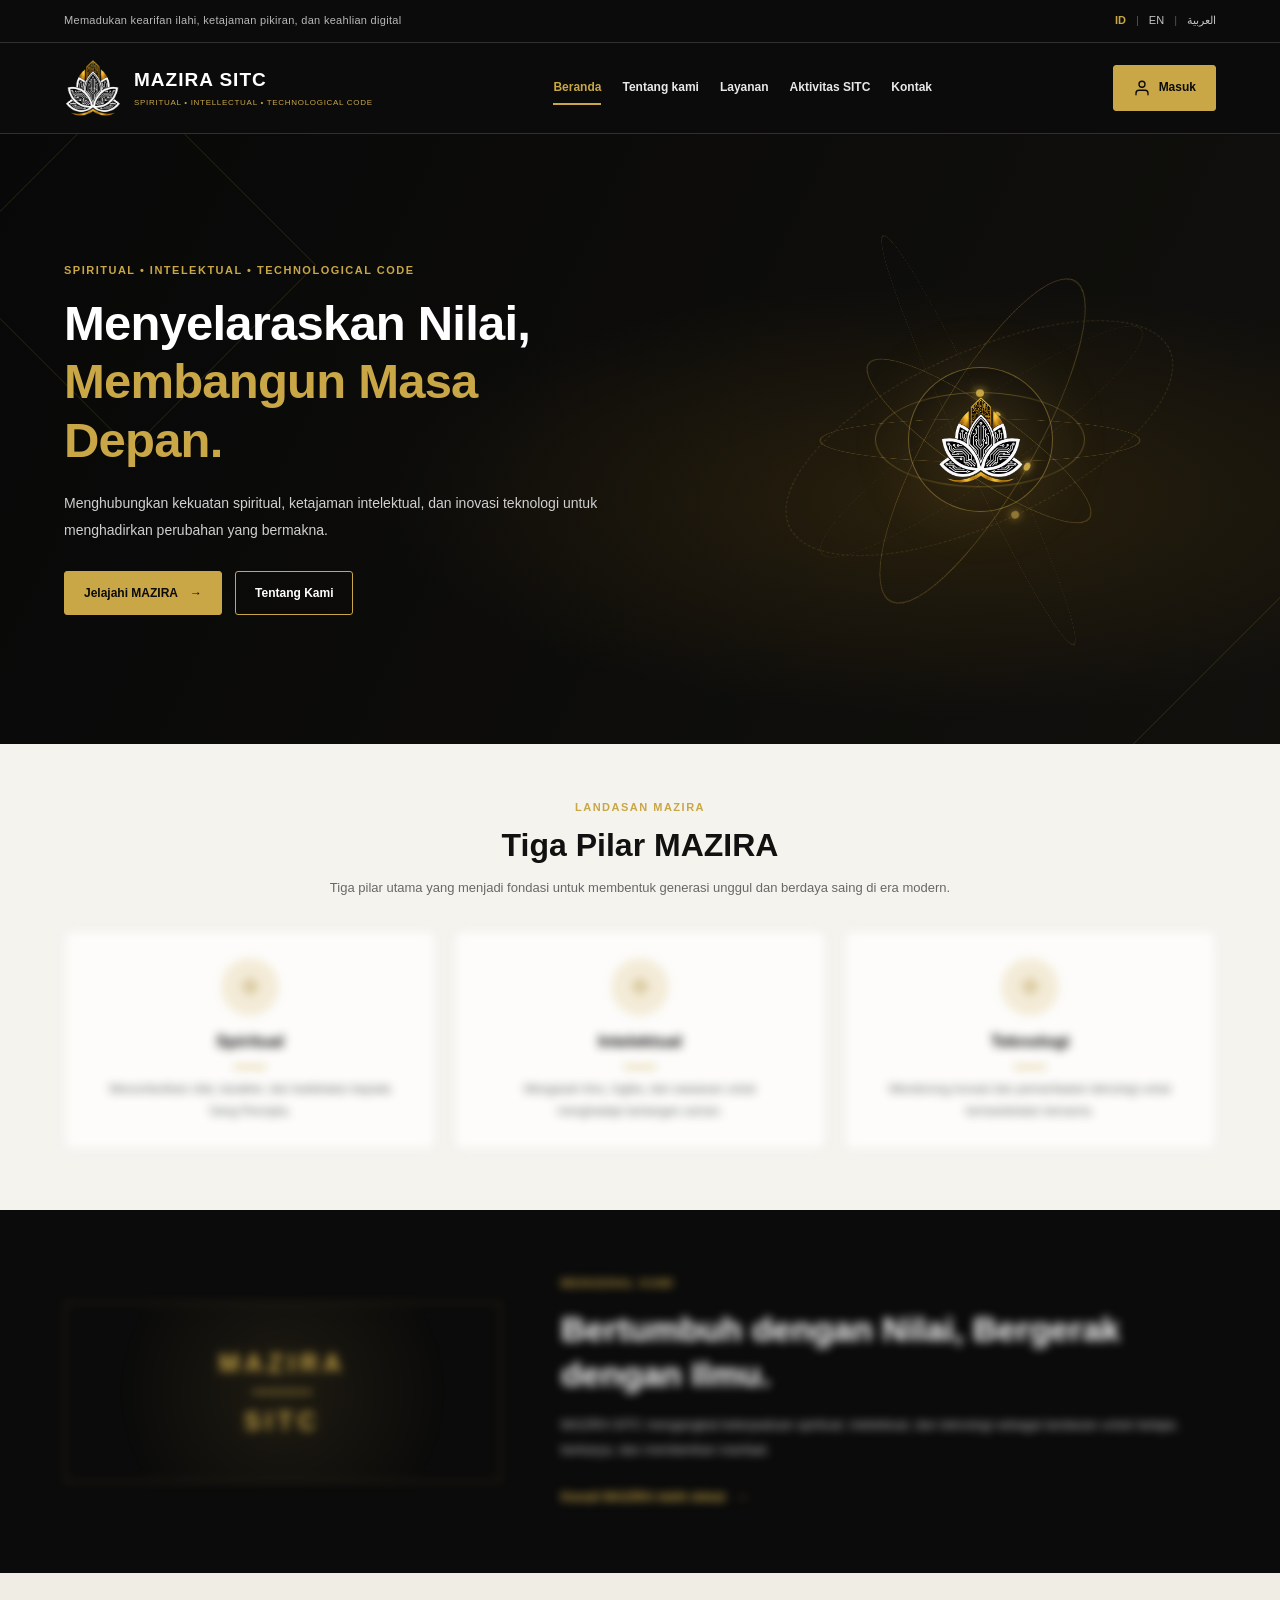
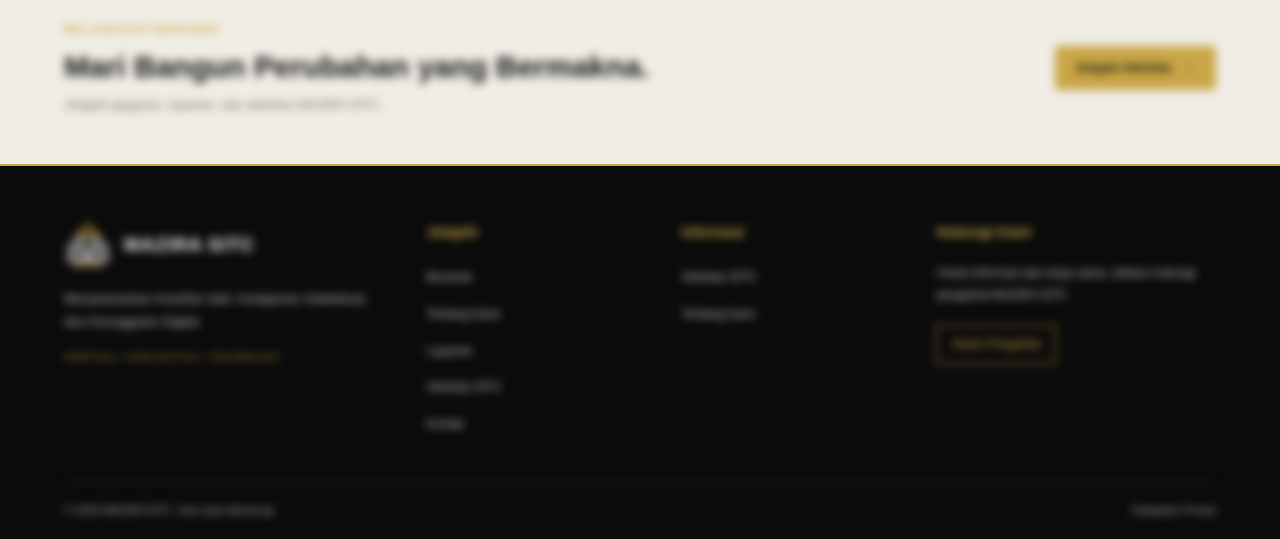
==== commit 416a7306: "Update website Mazira" ====
--- a/index.html
+++ b/index.html
@@ -87,7 +87,7 @@
                     <li><a href="aktivitas.html" class="nav-link"
                         data-i18n="navbar.aktivitas">Aktivitas SITC</a></li>
                             
-                    <li><a href="teknologi.html" class="nav-link"
+                    <li><a href="kontak.html" class="nav-link"
                         data-i18n="navbar.kontak">Kontak</a></li>
                 </ul>
 
--- a/assets/css/style.css
+++ b/assets/css/style.css
@@ -114,7 +114,6 @@
 /* ========================================
    5. TOPBAR
 ======================================== */
-
 .topbar {
     background: var(--warna-hitam);
     border-bottom: 1px solid var(--warna-border);
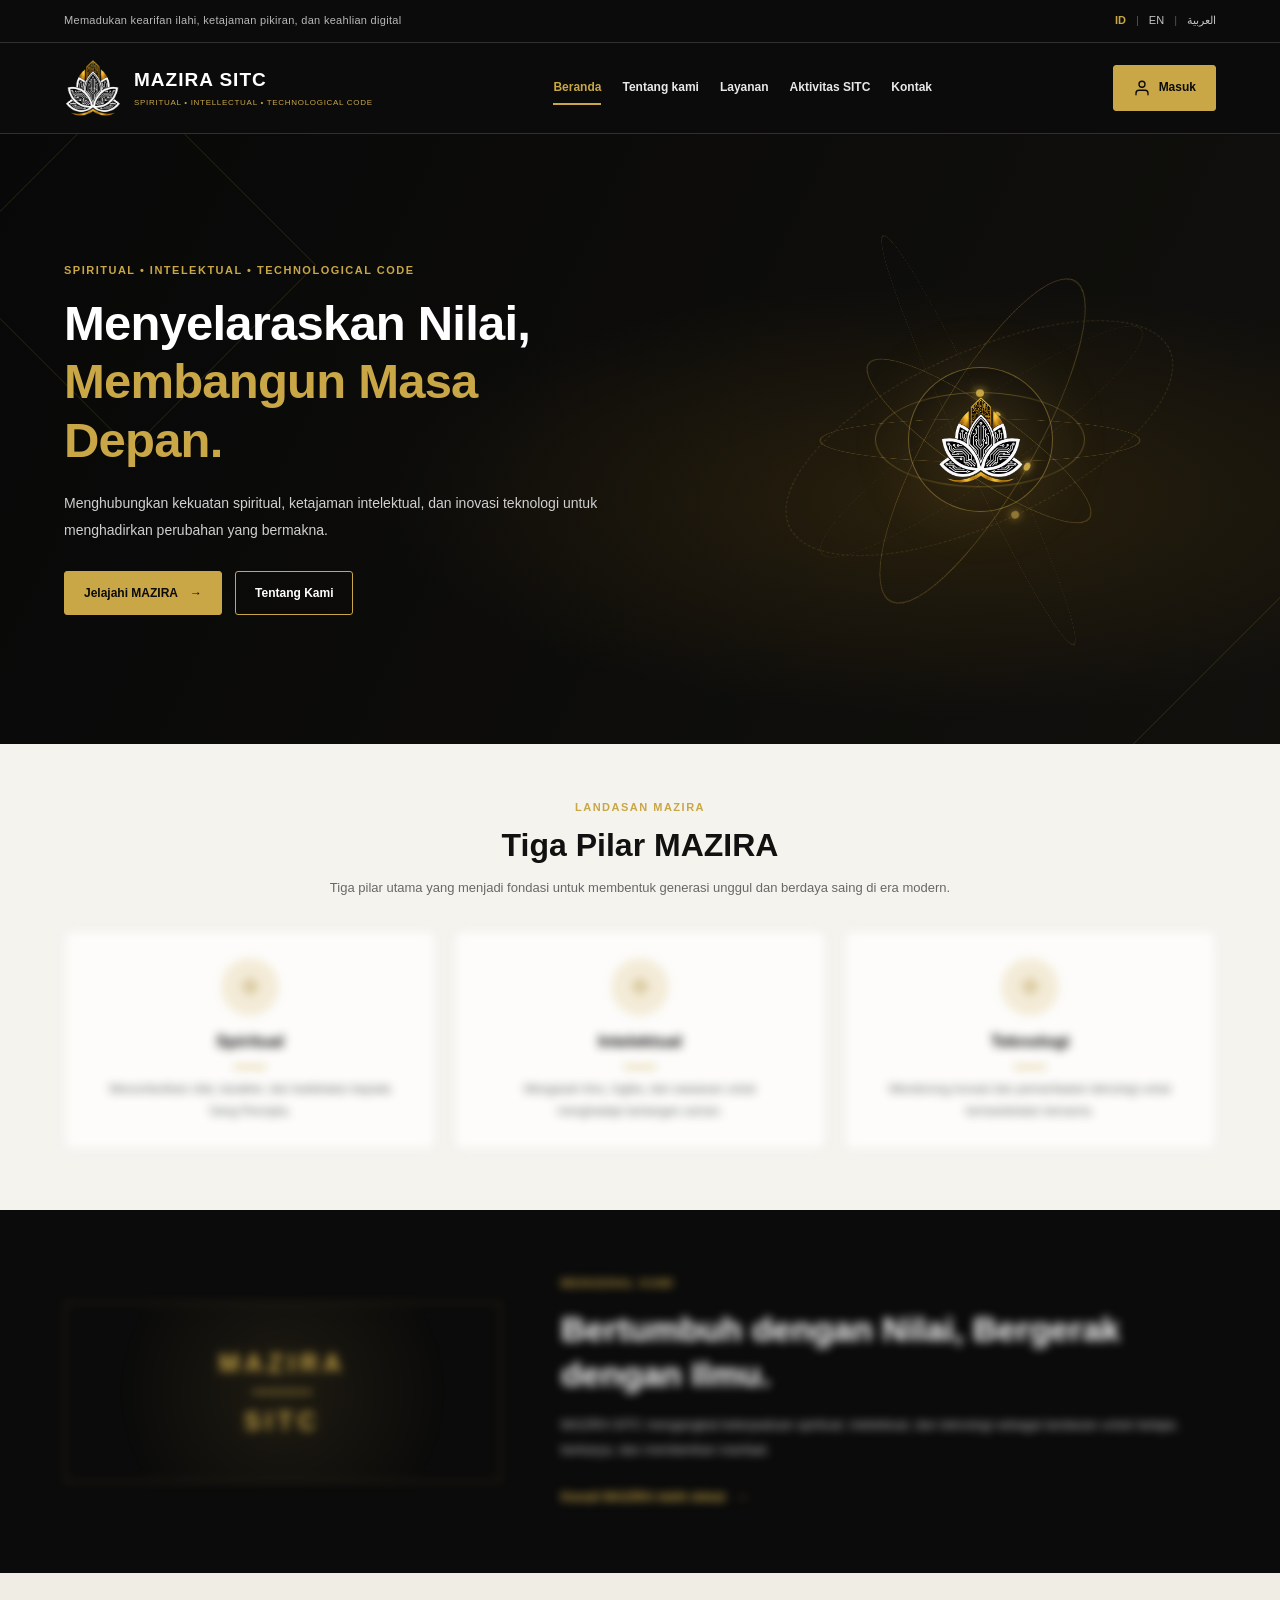
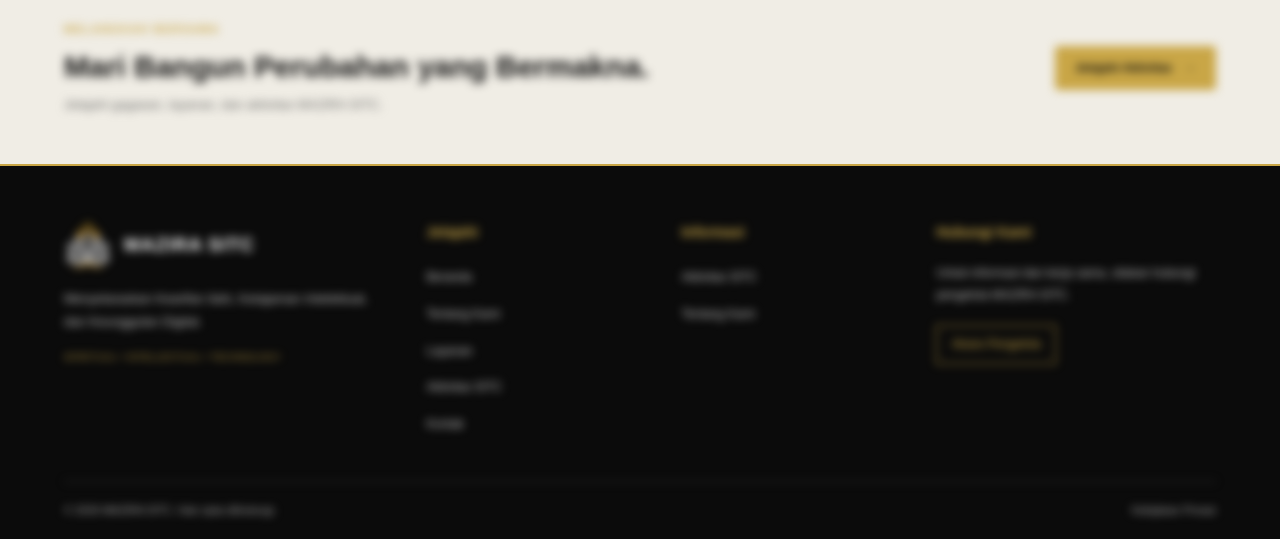
==== commit 17a313a5: "Update website Mazira" ====
--- a/index.html
+++ b/index.html
@@ -4,10 +4,11 @@
 <head>
     <meta charset="UTF-8">
     <meta name="viewport" content="width=device-width, initial-scale=1.0">
-    <meta name="description" content="Website resmi MAZIRA SITC. Membangun generasi melalui spiritual, intelektual, dan teknologi.">
+    <meta name="description"
+          content="Website resmi MAZIRA SITC. Membangun generasi melalui spiritual, intelektual, dan teknologi.">
     <title>MAZIRA SITC | Organisasi</title>
-
     <link rel="icon" href="assets/img/logo/mazira.png" type="image/png">
+
 
     <link rel="stylesheet" href="assets/css/style.css">
 </head>
@@ -301,9 +302,6 @@
         </section>
 
 
-
-
-
         <!-- TENTANG MAZIRA -->
         <section class="home-about" id="tentang">
             <div class="container home-about-container">
@@ -337,7 +335,6 @@
 
             </div>
         </section>
-
 
 
         <!-- AJAKAN -->
